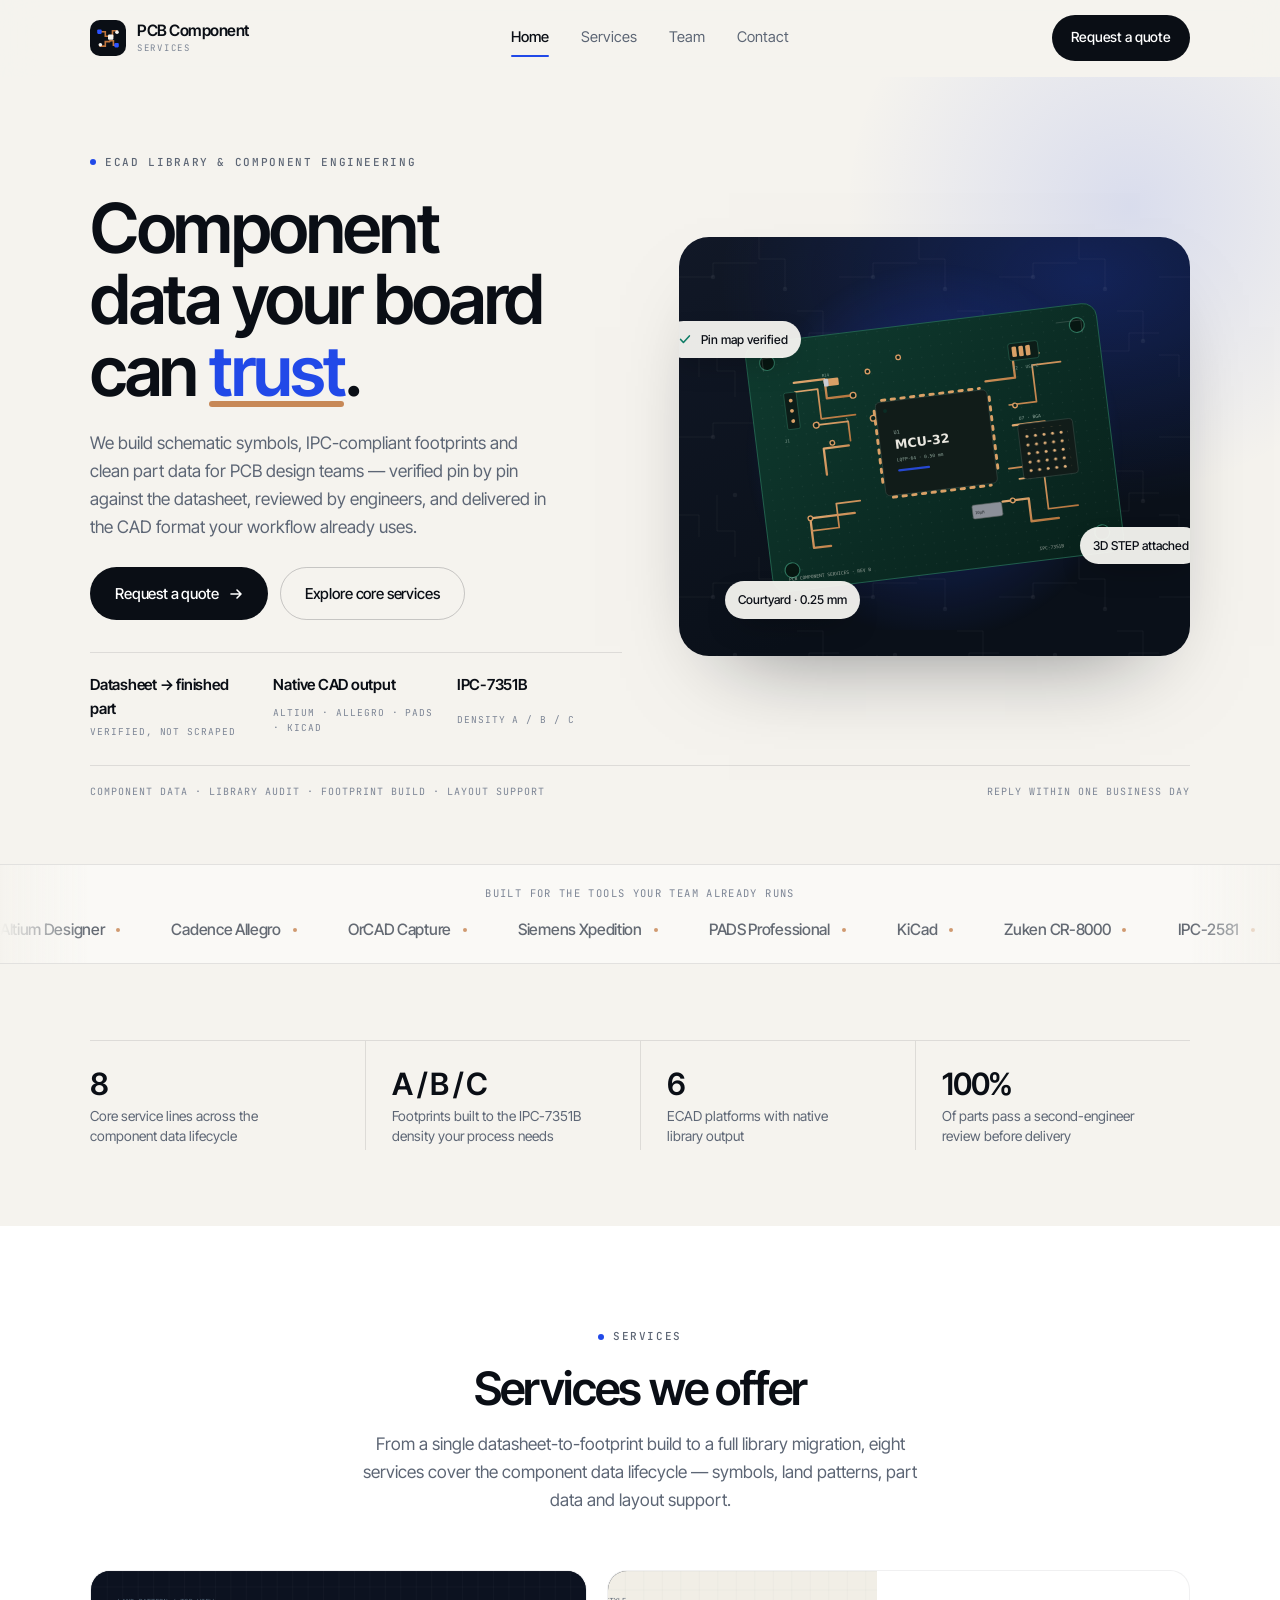
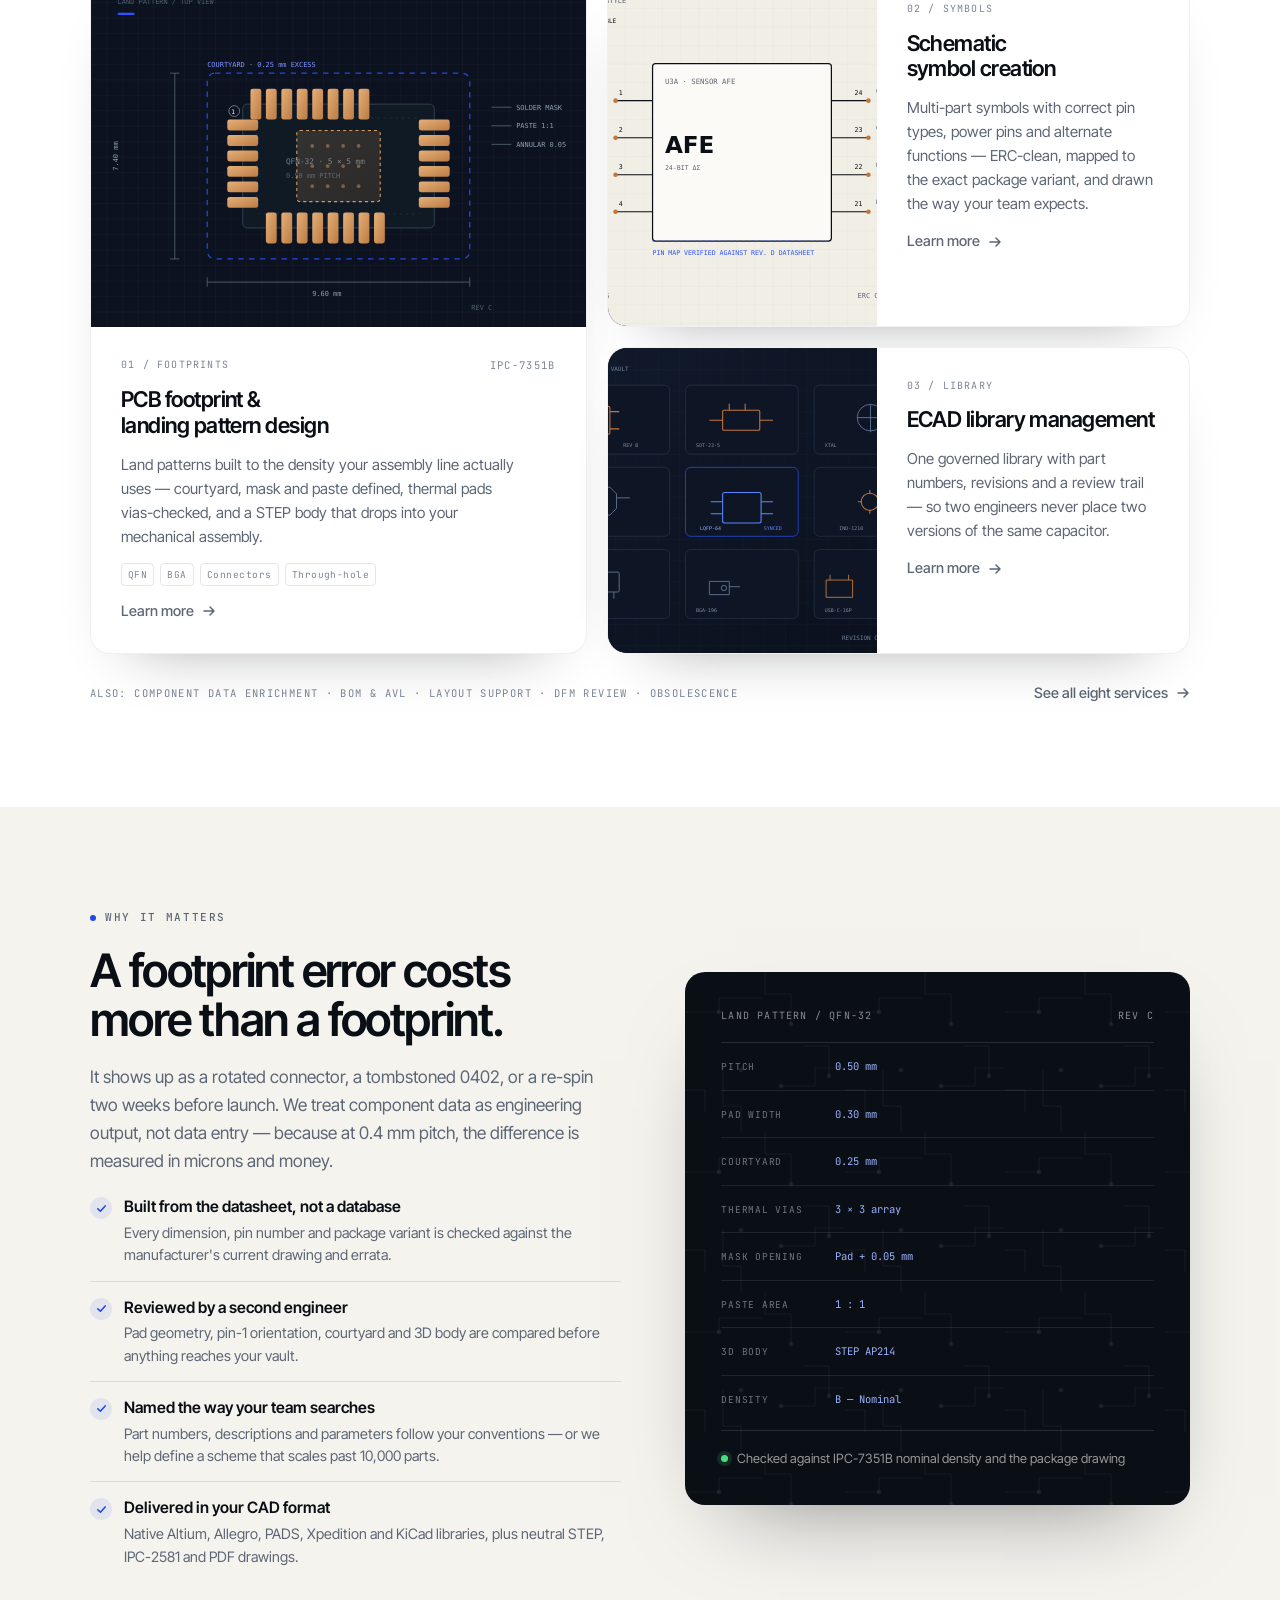
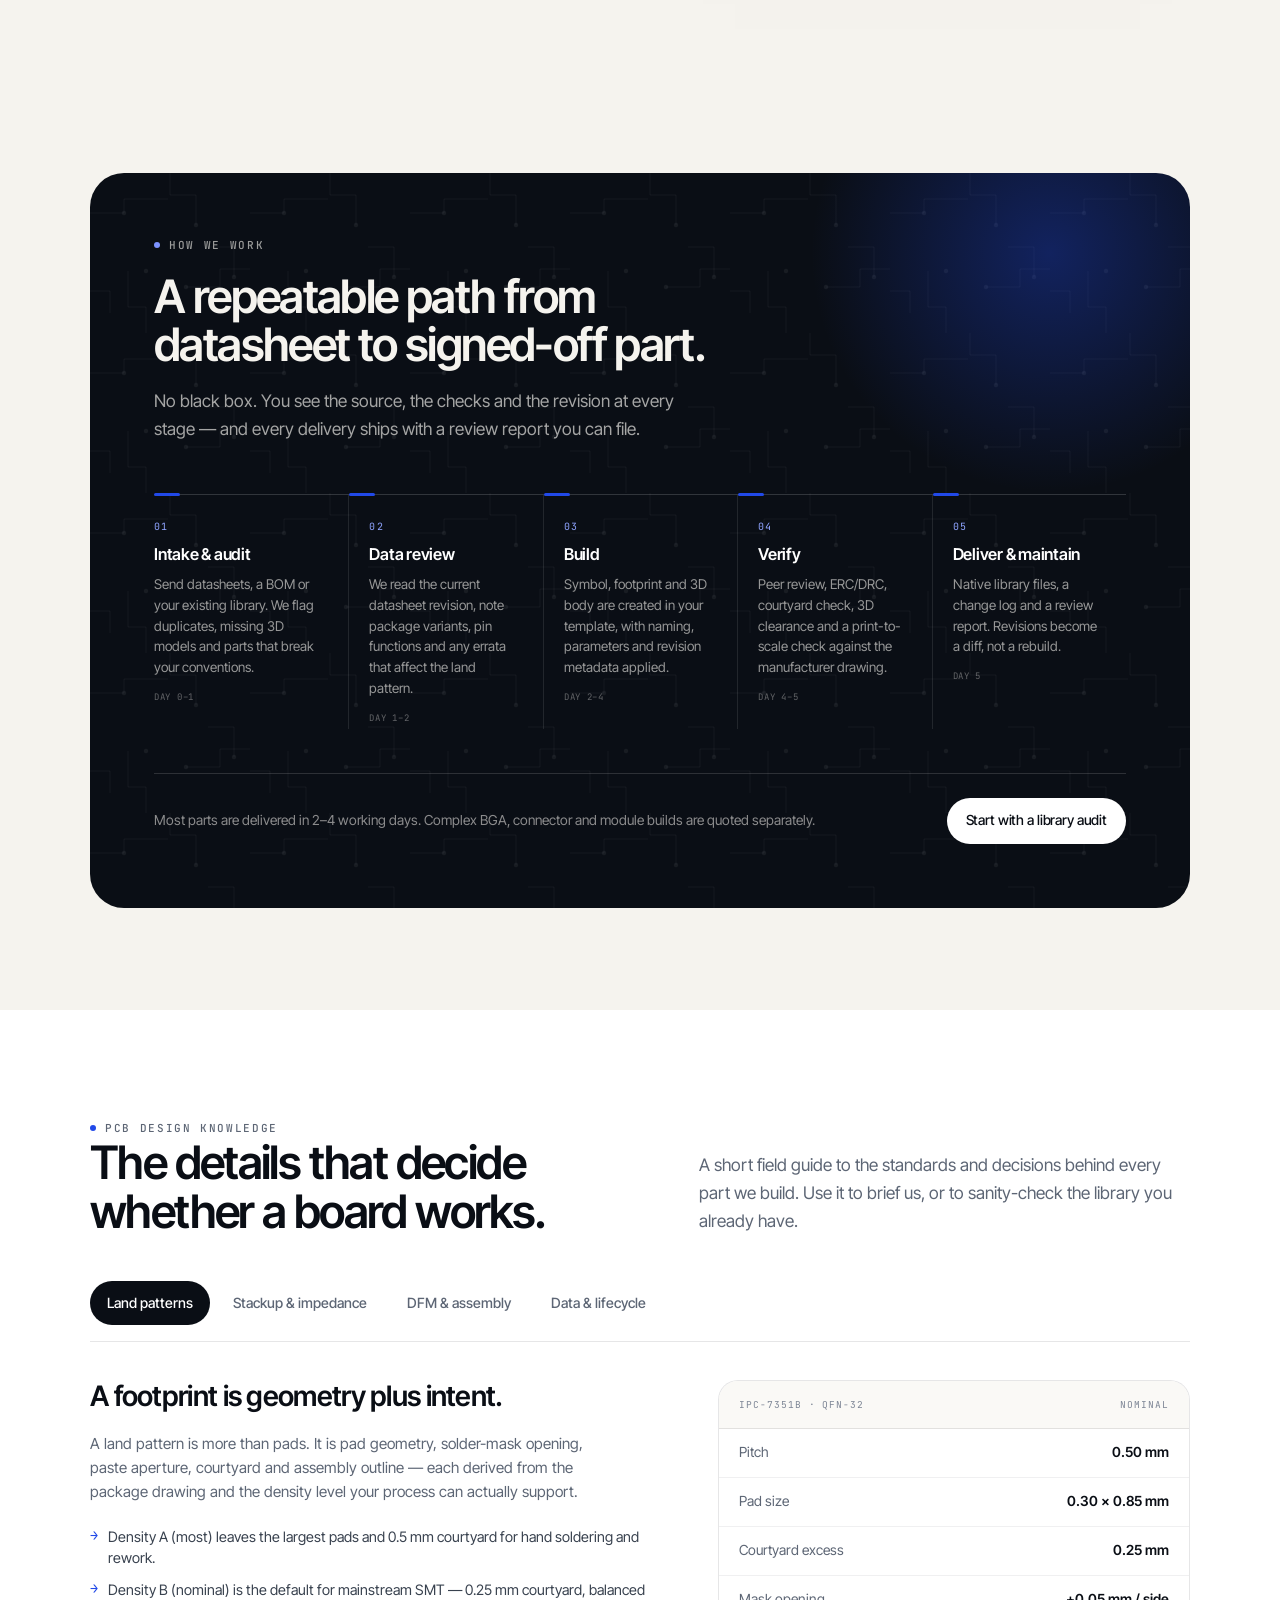
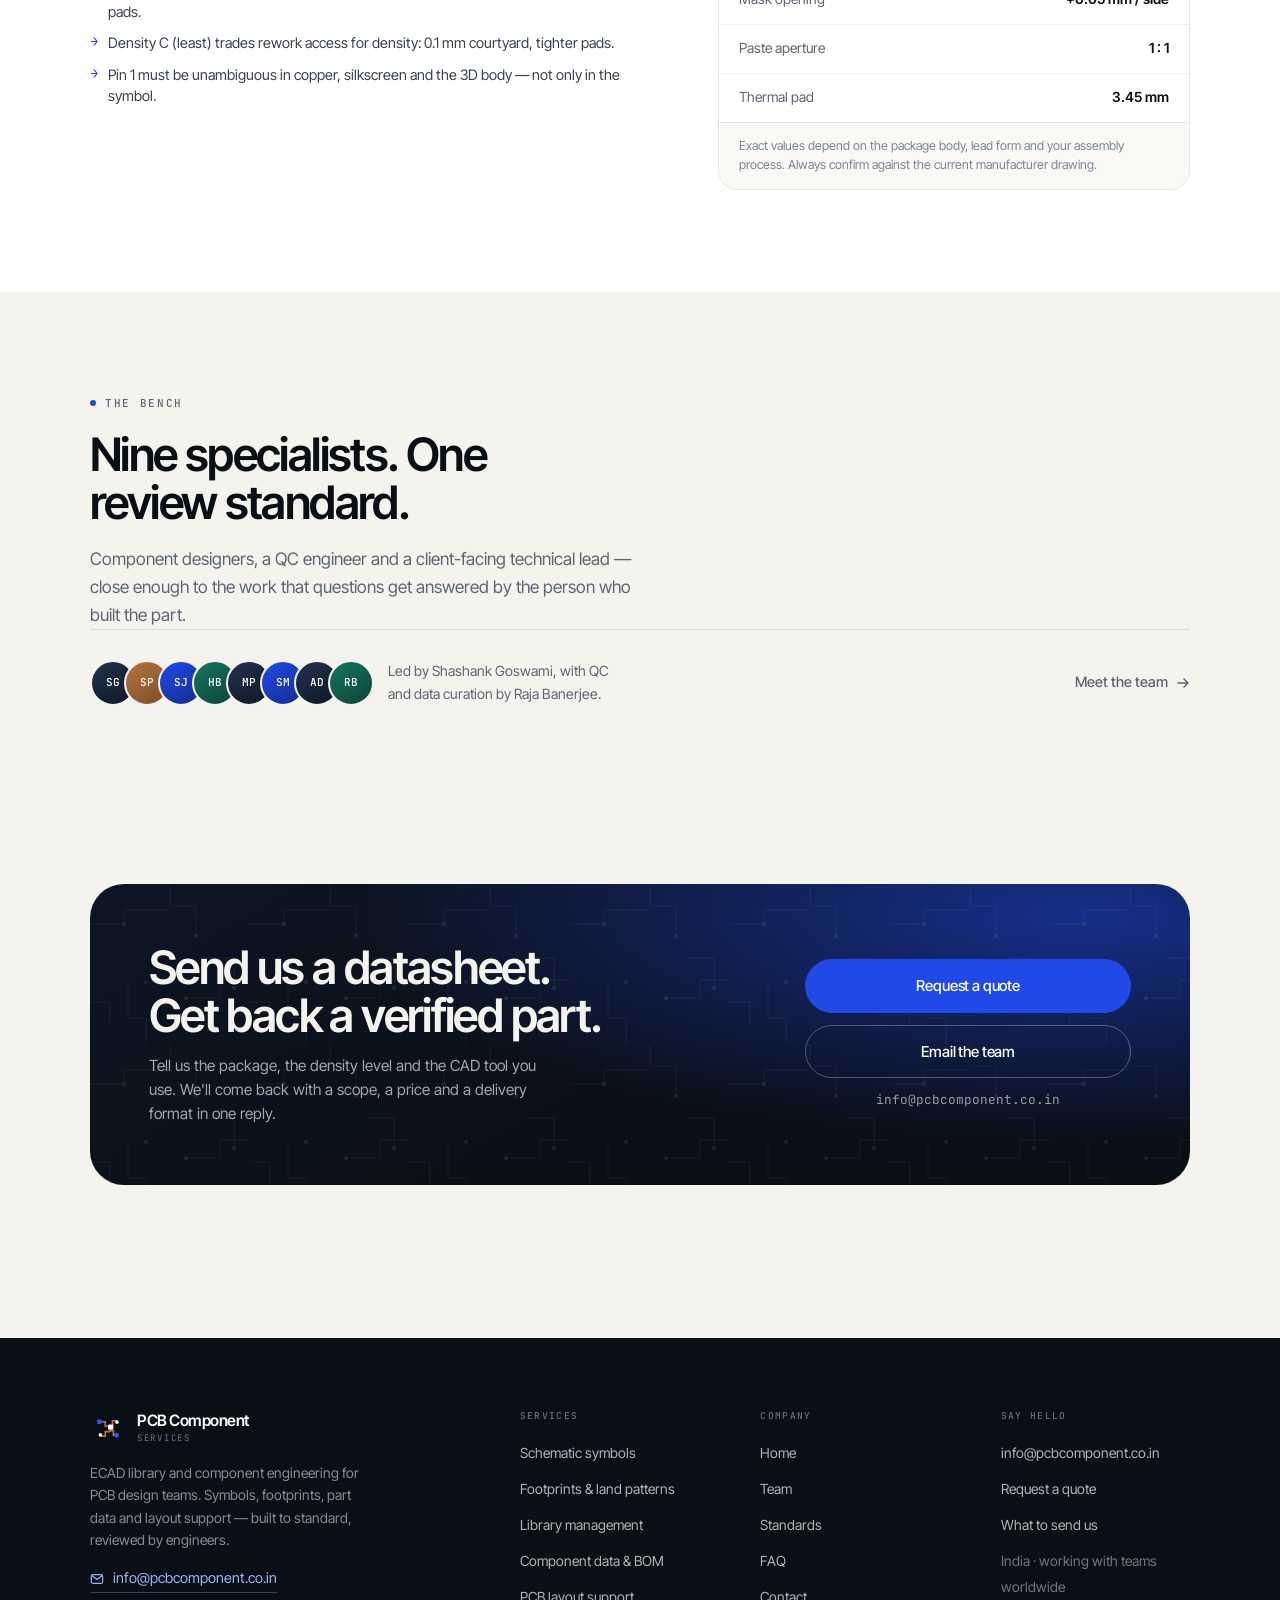
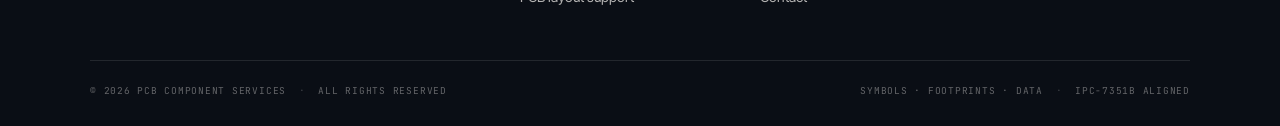
==== index.html @ f88d8b59 "first commit" ====
<!DOCTYPE html>
<html lang="en">
<head>
  <meta charset="utf-8">
  <meta name="viewport" content="width=device-width, initial-scale=1">
  <title>PCB Component Services — ECAD library &amp; component engineering</title>
  <meta name="description" content="Schematic symbols, IPC-7351B footprints, 3D models and clean component data for PCB design teams. Altium, Allegro, PADS, Xpedition and KiCad library services.">
  <meta property="og:title" content="PCB Component Services — component data your board can trust">
  <meta property="og:description" content="Verified schematic symbols, IPC-compliant footprints and governed ECAD libraries for PCB design teams.">
  <meta property="og:type" content="website">
  <link rel="icon" href="assets/img/logo.svg" type="image/svg+xml">
  <link rel="preconnect" href="https://fonts.googleapis.com">
  <link rel="preconnect" href="https://fonts.gstatic.com" crossorigin>
  <link href="https://fonts.googleapis.com/css2?family=Inter+Tight:ital,wght@0,400;0,500;0,600;0,700;1,400&family=JetBrains+Mono:wght@400;500&display=swap" rel="stylesheet">
  <link rel="stylesheet" href="assets/css/style.css">
</head>
<body>
  <a class="skip-link" href="#main">Skip to content</a>

  <header class="site-header">
    <div class="container header-inner">
      <a class="brand" href="index.html" aria-label="PCB Component Services — home">
        <img src="assets/img/logo.svg" alt="" width="36" height="36">
        <span class="brand-text">
          <span class="brand-name">PCB Component</span>
          <span class="brand-sub">Services</span>
        </span>
      </a>
      <nav class="nav" id="primary-nav" aria-label="Primary">
        <a href="index.html" aria-current="page">Home</a>
        <a href="services.html">Services</a>
        <a href="team.html">Team</a>
        <a href="contact.html">Contact</a>
        <a class="btn btn--primary btn--sm" href="contact.html">Request a quote</a>
      </nav>
      <div class="header-actions">
        <a class="btn btn--primary btn--sm" href="contact.html">Request a quote</a>
        <button class="nav-toggle" type="button" aria-expanded="false" aria-controls="primary-nav" aria-label="Open menu">
          <span></span>
        </button>
      </div>
    </div>
  </header>

  <main id="main">
    <!-- ================= HERO ================= -->
    <section class="hero">
      <div class="container">
        <div class="hero-grid">
          <div class="hero-copy">
            <span class="eyebrow">ECAD library &amp; component engineering</span>
            <h1>Component data your board can <span class="mark">trust</span>.</h1>
            <p class="lede">
              We build schematic symbols, IPC-compliant footprints and clean part data for PCB
              design teams — verified pin by pin against the datasheet, reviewed by engineers,
              and delivered in the CAD format your workflow already uses.
            </p>
            <div class="hero-actions">
              <a class="btn btn--primary" href="contact.html">
                Request a quote
                <svg width="14" height="14" viewBox="0 0 14 14" fill="none" aria-hidden="true"><path d="M2 7h10M8 3l4 4-4 4" stroke="currentColor" stroke-width="1.6" stroke-linecap="round" stroke-linejoin="round"/></svg>
              </a>
              <a class="btn btn--ghost" href="services.html">Explore core services</a>
            </div>
            <div class="hero-meta">
              <div>
                <strong>Datasheet → finished part</strong>
                <span>Verified, not scraped</span>
              </div>
              <div>
                <strong>Native CAD output</strong>
                <span>Altium · Allegro · PADS · KiCad</span>
              </div>
              <div>
                <strong>IPC-7351B</strong>
                <span>Density A / B / C</span>
              </div>
            </div>
          </div>

          <div class="hero-visual">
            <img src="assets/img/hero-board.svg" alt="Green PCB with a QFP microcontroller, BGA package, copper traces and IPC reference silkscreen" width="800" height="640">
            <span class="hero-chip hero-chip--1">
              <svg viewBox="0 0 16 16" fill="none" aria-hidden="true"><path d="M3 8.5 6.2 12 13 4.5" stroke="currentColor" stroke-width="1.8" stroke-linecap="round" stroke-linejoin="round"/></svg>
              Pin map verified
            </span>
            <span class="hero-chip hero-chip--2">3D STEP attached</span>
            <span class="hero-chip hero-chip--3">Courtyard · 0.25 mm</span>
          </div>
        </div>
        <div class="hero-strip">
          <span>Component data · Library audit · Footprint build · Layout support</span>
          <span>Reply within one business day</span>
        </div>
      </div>
    </section>

    <!-- ================= TOOLBELT ================= -->
    <section class="toolbelt" aria-label="CAD tools supported">
      <p class="toolbelt-label mono-label">Built for the tools your team already runs</p>
      <div class="marquee" aria-hidden="true">
        <div class="marquee-group">
          <span>Altium Designer</span>
          <span>Cadence Allegro</span>
          <span>OrCAD Capture</span>
          <span>Siemens Xpedition</span>
          <span>PADS Professional</span>
          <span>KiCad</span>
          <span>Zuken CR-8000</span>
          <span>IPC-2581</span>
        </div>
        <div class="marquee-group">
          <span>Altium Designer</span>
          <span>Cadence Allegro</span>
          <span>OrCAD Capture</span>
          <span>Siemens Xpedition</span>
          <span>PADS Professional</span>
          <span>KiCad</span>
          <span>Zuken CR-8000</span>
          <span>IPC-2581</span>
        </div>
      </div>
      <p class="sr-only">Supported tools include Altium Designer, Cadence Allegro, OrCAD Capture, Siemens Xpedition, PADS Professional, KiCad, Zuken CR-8000 and IPC-2581 data exchange.</p>
    </section>

    <!-- ================= STATS ================= -->
    <section class="section section--tight">
      <div class="container">
        <div class="stats" data-reveal>
          <div class="stat">
            <span class="stat-value">8</span>
            <span class="stat-label">Core service lines across the component data lifecycle</span>
          </div>
          <div class="stat">
            <span class="stat-value">A / B / C</span>
            <span class="stat-label">Footprints built to the IPC-7351B density your process needs</span>
          </div>
          <div class="stat">
            <span class="stat-value">6</span>
            <span class="stat-label">ECAD platforms with native library output</span>
          </div>
          <div class="stat">
            <span class="stat-value">100%</span>
            <span class="stat-label">Of parts pass a second-engineer review before delivery</span>
          </div>
        </div>
      </div>
    </section>

    <!-- ================= SERVICES ================= -->
    <section class="section section--surface" id="services-preview">
      <div class="container">
        <div class="section-head section-head--center" data-reveal>
          <span class="eyebrow">Services</span>
          <h2>Services we offer</h2>
          <p class="lede">
            From a single datasheet-to-footprint build to a full library migration, eight services
            cover the component data lifecycle — symbols, land patterns, part data and layout support.
          </p>
        </div>

        <div class="bento">
          <article class="service-card service-card--feature" data-reveal>
            <div class="service-art">
              <img src="assets/img/art-footprint.svg" alt="Technical drawing of a QFN-32 land pattern with courtyard, pads and dimension callouts" width="640" height="460" loading="lazy">
            </div>
            <div class="service-body">
              <div class="service-kicker">
                <span class="service-num">01 / FOOTPRINTS</span>
                <span class="mono-label">IPC-7351B</span>
              </div>
              <h3>PCB footprint &amp; landing pattern design</h3>
              <p>
                Land patterns built to the density your assembly line actually uses — courtyard,
                mask and paste defined, thermal pads vias-checked, and a STEP body that drops into
                your mechanical assembly.
              </p>
              <div class="service-list">
                <span>QFN</span><span>BGA</span><span>Connectors</span><span>Through-hole</span>
              </div>
              <a class="link-arrow" href="services.html#footprints">
                Learn more
                <svg width="14" height="14" viewBox="0 0 14 14" fill="none" aria-hidden="true"><path d="M2 7h10M8 3l4 4-4 4" stroke="currentColor" stroke-width="1.5" stroke-linecap="round" stroke-linejoin="round"/></svg>
              </a>
            </div>
          </article>

          <article class="service-card service-card--wide" data-reveal>
            <div class="service-art">
              <img src="assets/img/art-symbol.svg" alt="Schematic symbol of a multi-part analog front end with pin numbers and net names" width="640" height="460" loading="lazy">
            </div>
            <div class="service-body">
              <div class="service-kicker">
                <span class="service-num">02 / SYMBOLS</span>
              </div>
              <h3>Schematic symbol creation</h3>
              <p>
                Multi-part symbols with correct pin types, power pins and alternate functions —
                ERC-clean, mapped to the exact package variant, and drawn the way your team expects.
              </p>
              <a class="link-arrow" href="services.html#symbols">
                Learn more
                <svg width="14" height="14" viewBox="0 0 14 14" fill="none" aria-hidden="true"><path d="M2 7h10M8 3l4 4-4 4" stroke="currentColor" stroke-width="1.5" stroke-linecap="round" stroke-linejoin="round"/></svg>
              </a>
            </div>
          </article>

          <article class="service-card service-card--wide" data-reveal>
            <div class="service-art">
              <img src="assets/img/art-library.svg" alt="Grid of ECAD library components with revision tags" width="640" height="460" loading="lazy">
            </div>
            <div class="service-body">
              <div class="service-kicker">
                <span class="service-num">03 / LIBRARY</span>
              </div>
              <h3>ECAD library management</h3>
              <p>
                One governed library with part numbers, revisions and a review trail — so two
                engineers never place two versions of the same capacitor.
              </p>
              <a class="link-arrow" href="services.html#libraries">
                Learn more
                <svg width="14" height="14" viewBox="0 0 14 14" fill="none" aria-hidden="true"><path d="M2 7h10M8 3l4 4-4 4" stroke="currentColor" stroke-width="1.5" stroke-linecap="round" stroke-linejoin="round"/></svg>
              </a>
            </div>
          </article>
        </div>

        <div class="more-row">
          <p class="mono-label">Also: component data enrichment · BOM &amp; AVL · layout support · DFM review · obsolescence</p>
          <a class="link-arrow" href="services.html">
            See all eight services
            <svg width="14" height="14" viewBox="0 0 14 14" fill="none" aria-hidden="true"><path d="M2 7h10M8 3l4 4-4 4" stroke="currentColor" stroke-width="1.5" stroke-linecap="round" stroke-linejoin="round"/></svg>
          </a>
        </div>
      </div>
    </section>

    <!-- ================= WHY / SPLIT ================= -->
    <section class="section">
      <div class="container">
        <div class="split">
          <div class="split-copy" data-reveal>
            <span class="eyebrow">Why it matters</span>
            <h2>A footprint error costs more than a footprint.</h2>
            <p class="lede">
              It shows up as a rotated connector, a tombstoned 0402, or a re-spin two weeks before
              launch. We treat component data as engineering output, not data entry — because at
              0.4 mm pitch, the difference is measured in microns and money.
            </p>
            <ul class="checklist">
              <li>
                <span class="check-icon"><svg viewBox="0 0 12 12" fill="none" aria-hidden="true"><path d="M2 6.4 4.8 9 10 3.2" stroke="currentColor" stroke-width="1.7" stroke-linecap="round" stroke-linejoin="round"/></svg></span>
                <div>
                  <strong>Built from the datasheet, not a database</strong>
                  <p>Every dimension, pin number and package variant is checked against the manufacturer's current drawing and errata.</p>
                </div>
              </li>
              <li>
                <span class="check-icon"><svg viewBox="0 0 12 12" fill="none" aria-hidden="true"><path d="M2 6.4 4.8 9 10 3.2" stroke="currentColor" stroke-width="1.7" stroke-linecap="round" stroke-linejoin="round"/></svg></span>
                <div>
                  <strong>Reviewed by a second engineer</strong>
                  <p>Pad geometry, pin-1 orientation, courtyard and 3D body are compared before anything reaches your vault.</p>
                </div>
              </li>
              <li>
                <span class="check-icon"><svg viewBox="0 0 12 12" fill="none" aria-hidden="true"><path d="M2 6.4 4.8 9 10 3.2" stroke="currentColor" stroke-width="1.7" stroke-linecap="round" stroke-linejoin="round"/></svg></span>
                <div>
                  <strong>Named the way your team searches</strong>
                  <p>Part numbers, descriptions and parameters follow your conventions — or we help define a scheme that scales past 10,000 parts.</p>
                </div>
              </li>
              <li>
                <span class="check-icon"><svg viewBox="0 0 12 12" fill="none" aria-hidden="true"><path d="M2 6.4 4.8 9 10 3.2" stroke="currentColor" stroke-width="1.7" stroke-linecap="round" stroke-linejoin="round"/></svg></span>
                <div>
                  <strong>Delivered in your CAD format</strong>
                  <p>Native Altium, Allegro, PADS, Xpedition and KiCad libraries, plus neutral STEP, IPC-2581 and PDF drawings.</p>
                </div>
              </li>
            </ul>
          </div>

          <aside class="tech-panel" data-reveal data-reveal-delay="120">
            <div class="tech-panel-head">
              <span>Land pattern / QFN-32</span>
              <span>Rev C</span>
            </div>
            <div class="tech-rows">
              <div class="tech-row"><span>Pitch</span><span>0.50 mm</span></div>
              <div class="tech-row"><span>Pad width</span><span>0.30 mm</span></div>
              <div class="tech-row"><span>Courtyard</span><span>0.25 mm</span></div>
              <div class="tech-row"><span>Thermal vias</span><span>3 × 3 array</span></div>
              <div class="tech-row"><span>Mask opening</span><span>Pad + 0.05 mm</span></div>
              <div class="tech-row"><span>Paste area</span><span>1 : 1</span></div>
              <div class="tech-row"><span>3D body</span><span>STEP AP214</span></div>
              <div class="tech-row"><span>Density</span><span>B — Nominal</span></div>
            </div>
            <div class="tech-panel-foot">
              <span class="dot" aria-hidden="true"></span>
              Checked against IPC-7351B nominal density and the package drawing
            </div>
          </aside>
        </div>
      </div>
    </section>

    <!-- ================= PROCESS ================= -->
    <section class="section">
      <div class="container">
        <div class="process" data-reveal>
          <div class="section-head">
            <span class="eyebrow eyebrow--light">How we work</span>
            <h2>A repeatable path from datasheet to signed-off part.</h2>
            <p class="lede lede--light">
              No black box. You see the source, the checks and the revision at every stage — and
              every delivery ships with a review report you can file.
            </p>
          </div>

          <div class="process-steps">
            <article class="step">
              <span class="step-num">01</span>
              <h3>Intake &amp; audit</h3>
              <p>Send datasheets, a BOM or your existing library. We flag duplicates, missing 3D models and parts that break your conventions.</p>
              <span class="step-meta">Day 0–1</span>
            </article>
            <article class="step">
              <span class="step-num">02</span>
              <h3>Data review</h3>
              <p>We read the current datasheet revision, note package variants, pin functions and any errata that affect the land pattern.</p>
              <span class="step-meta">Day 1–2</span>
            </article>
            <article class="step">
              <span class="step-num">03</span>
              <h3>Build</h3>
              <p>Symbol, footprint and 3D body are created in your template, with naming, parameters and revision metadata applied.</p>
              <span class="step-meta">Day 2–4</span>
            </article>
            <article class="step">
              <span class="step-num">04</span>
              <h3>Verify</h3>
              <p>Peer review, ERC/DRC, courtyard check, 3D clearance and a print-to-scale check against the manufacturer drawing.</p>
              <span class="step-meta">Day 4–5</span>
            </article>
            <article class="step">
              <span class="step-num">05</span>
              <h3>Deliver &amp; maintain</h3>
              <p>Native library files, a change log and a review report. Revisions become a diff, not a rebuild.</p>
              <span class="step-meta">Day 5</span>
            </article>
          </div>

          <div class="process-foot">
            <p>Most parts are delivered in 2–4 working days. Complex BGA, connector and module builds are quoted separately.</p>
            <a class="btn btn--light btn--sm" href="contact.html">Start with a library audit</a>
          </div>
        </div>
      </div>
    </section>

    <!-- ================= KNOWLEDGE ================= -->
    <section class="section section--surface" id="knowledge">
      <div class="container">
        <div class="section-head section-head--split" data-reveal>
          <div>
            <span class="eyebrow">PCB design knowledge</span>
            <h2>The details that decide whether a board works.</h2>
          </div>
          <p class="lede">
            A short field guide to the standards and decisions behind every part we build. Use it
            to brief us, or to sanity-check the library you already have.
          </p>
        </div>

        <div class="tabs-wrap" data-reveal>
          <div class="tabs" role="tablist" aria-label="PCB design knowledge" data-tabs>
            <button class="tab" role="tab" id="tab-land" aria-controls="panel-land" aria-selected="true" tabindex="0">Land patterns</button>
            <button class="tab" role="tab" id="tab-stack" aria-controls="panel-stack" aria-selected="false" tabindex="-1">Stackup &amp; impedance</button>
            <button class="tab" role="tab" id="tab-dfm" aria-controls="panel-dfm" aria-selected="false" tabindex="-1">DFM &amp; assembly</button>
            <button class="tab" role="tab" id="tab-data" aria-controls="panel-data" aria-selected="false" tabindex="-1">Data &amp; lifecycle</button>
          </div>

          <div class="tab-panels">
            <div class="tab-panel" id="panel-land" role="tabpanel" aria-labelledby="tab-land">
              <div class="knowledge-copy">
                <h3>A footprint is geometry plus intent.</h3>
                <p>
                  A land pattern is more than pads. It is pad geometry, solder-mask opening, paste
                  aperture, courtyard and assembly outline — each derived from the package drawing
                  and the density level your process can actually support.
                </p>
                <ul class="knowledge-points">
                  <li>Density A (most) leaves the largest pads and 0.5 mm courtyard for hand soldering and rework.</li>
                  <li>Density B (nominal) is the default for mainstream SMT — 0.25 mm courtyard, balanced pads.</li>
                  <li>Density C (least) trades rework access for density: 0.1 mm courtyard, tighter pads.</li>
                  <li>Pin 1 must be unambiguous in copper, silkscreen and the 3D body — not only in the symbol.</li>
                </ul>
              </div>
              <div class="spec-card">
                <div class="spec-card-head"><span>IPC-7351B · QFN-32</span><span>Nominal</span></div>
                <div class="spec-table">
                  <div class="spec-row"><span>Pitch</span><strong>0.50 mm</strong></div>
                  <div class="spec-row"><span>Pad size</span><strong>0.30 × 0.85 mm</strong></div>
                  <div class="spec-row"><span>Courtyard excess</span><strong>0.25 mm</strong></div>
                  <div class="spec-row"><span>Mask opening</span><strong>+0.05 mm / side</strong></div>
                  <div class="spec-row"><span>Paste aperture</span><strong>1 : 1</strong></div>
                  <div class="spec-row"><span>Thermal pad</span><strong>3.45 mm</strong></div>
                </div>
                <p class="spec-card-note">Exact values depend on the package body, lead form and your assembly process. Always confirm against the current manufacturer drawing.</p>
              </div>
            </div>

            <div class="tab-panel" id="panel-stack" role="tabpanel" aria-labelledby="tab-stack" hidden>
              <div class="knowledge-copy">
                <h3>Impedance is a stackup decision, not a routing fix.</h3>
                <p>
                  Once the fab stackup is fixed, trace width and dielectric height set your
                  characteristic impedance. Chasing 50 Ω after routing usually means thinner
                  traces, more layers or a controlled-impedance note — all cheaper to plan early.
                </p>
                <ul class="knowledge-points">
                  <li>Keep a continuous reference plane under every high-speed net; splits force return current to detour.</li>
                  <li>A 4-layer 1.6 mm board with 0.2 mm dielectric is a workhorse, but USB and DDR may need tighter spacing.</li>
                  <li>Ask the fab for a stackup with measured Dk/Df and tolerance, not just a layer count.</li>
                  <li>Document target impedance, test coupon and allowed tolerance on the fabrication drawing.</li>
                </ul>
              </div>
              <div class="spec-card">
                <div class="spec-card-head"><span>Reference stackup · 4 layer</span><span>1.6 mm</span></div>
                <div class="spec-table">
                  <div class="spec-row"><span>Layer order</span><strong>Sig / GND / PWR / Sig</strong></div>
                  <div class="spec-row"><span>Dielectric</span><strong>0.20 mm</strong></div>
                  <div class="spec-row"><span>Single-ended</span><strong>50 Ω ±10%</strong></div>
                  <div class="spec-row"><span>Differential</span><strong>90 / 100 Ω</strong></div>
                  <div class="spec-row"><span>Trace / space</span><strong>4 / 4 mil</strong></div>
                  <div class="spec-row"><span>Finish</span><strong>ENIG</strong></div>
                </div>
                <p class="spec-card-note">Impedance targets follow the interface spec — USB 2.0 at 90 Ω and PCIe/Ethernet at 100 Ω are common starting points.</p>
              </div>
            </div>

            <div class="tab-panel" id="panel-dfm" role="tabpanel" aria-labelledby="tab-dfm" hidden>
              <div class="knowledge-copy">
                <h3>Design for the line that will build it.</h3>
                <p>
                  DFM is not a final checkbox. Annular ring, mask webs, silkscreen clearance and
                  component spacing all come from the same place: the capability of the fab and the
                  assembly house you chose.
                </p>
                <ul class="knowledge-points">
                  <li>Keep at least 0.05 mm annular ring on vias and 0.1 mm mask webs to avoid slivers.</li>
                  <li>Leave 0.15 mm between silkscreen and pads — ink on a pad becomes a solder defect.</li>
                  <li>Add fiducials, tooling holes and a panel rail before the panelization review, not after.</li>
                  <li>Check component spacing for rework access, especially around QFN and BGA corners.</li>
                </ul>
              </div>
              <div class="spec-card">
                <div class="spec-card-head"><span>Assembly capability</span><span>Class 2 / 3</span></div>
                <div class="spec-table">
                  <div class="spec-row"><span>Annular ring</span><strong>≥ 0.05 mm</strong></div>
                  <div class="spec-row"><span>Mask web</span><strong>≥ 0.10 mm</strong></div>
                  <div class="spec-row"><span>Silk to pad</span><strong>≥ 0.15 mm</strong></div>
                  <div class="spec-row"><span>Fiducials</span><strong>3 per side</strong></div>
                  <div class="spec-row"><span>Panel</span><strong>18 × 24 in</strong></div>
                  <div class="spec-row"><span>Minimum drill</span><strong>0.20 mm</strong></div>
                </div>
                <p class="spec-card-note">These are typical limits. Your fab's capability sheet always wins — we build footprints to the tighter of the two.</p>
              </div>
            </div>

            <div class="tab-panel" id="panel-data" role="tabpanel" aria-labelledby="tab-data" hidden>
              <div class="knowledge-copy">
                <h3>A part is only as good as the data attached to it.</h3>
                <p>
                  The footprint gets the board built; the data keeps it manufacturable. MPN,
                  manufacturer, lifecycle status and approved alternates decide whether the design
                  survives procurement three months from now.
                </p>
                <ul class="knowledge-points">
                  <li>One MPN per library part — no “family” entries that hide package or temperature variants.</li>
                  <li>Record datasheet revision and the date it was checked; datasheets change silently.</li>
                  <li>Track lifecycle state and PCN/EOL notices so obsolescence is a planned change, not a surprise.</li>
                  <li>Carry RoHS/REACH status and approved alternates into the BOM and PLM export.</li>
                </ul>
              </div>
              <div class="spec-card">
                <div class="spec-card-head"><span>Part record</span><span>Minimum fields</span></div>
                <div class="spec-table">
                  <div class="spec-row"><span>Identity</span><strong>MPN + manufacturer</strong></div>
                  <div class="spec-row"><span>Package</span><strong>Drawing + variant</strong></div>
                  <div class="spec-row"><span>Source</span><strong>Datasheet rev + date</strong></div>
                  <div class="spec-row"><span>Compliance</span><strong>RoHS · REACH</strong></div>
                  <div class="spec-row"><span>Lifecycle</span><strong>Active / NRND / EOL</strong></div>
                  <div class="spec-row"><span>Alternates</span><strong>AVL checked</strong></div>
                </div>
                <p class="spec-card-note">Match these fields to your ERP/PLM keys before the migration starts, not after 4,000 records are loaded.</p>
              </div>
            </div>
          </div>
        </div>
      </div>
    </section>

    <!-- ================= TEAM ================= -->
    <section class="section">
      <div class="container">
        <div class="section-head" data-reveal>
          <span class="eyebrow">The bench</span>
          <h2>Nine specialists. One review standard.</h2>
          <p class="lede">
            Component designers, a QC engineer and a client-facing technical lead — close enough to
            the work that questions get answered by the person who built the part.
          </p>
        </div>

        <div class="team-band" data-reveal>
          <div class="avatar-stack">
            <div class="avatars" aria-hidden="true">
              <span class="avatar">SG</span>
              <span class="avatar">SP</span>
              <span class="avatar">SJ</span>
              <span class="avatar">HB</span>
              <span class="avatar">MP</span>
              <span class="avatar">SM</span>
              <span class="avatar">AD</span>
              <span class="avatar">RB</span>
            </div>
            <p>Led by Shashank Goswami, with QC and data curation by Raja Banerjee.</p>
          </div>
          <a class="link-arrow" href="team.html">
            Meet the team
            <svg width="14" height="14" viewBox="0 0 14 14" fill="none" aria-hidden="true"><path d="M2 7h10M8 3l4 4-4 4" stroke="currentColor" stroke-width="1.5" stroke-linecap="round" stroke-linejoin="round"/></svg>
          </a>
        </div>
      </div>
    </section>

    <!-- ================= CTA ================= -->
    <section class="section section--tight">
      <div class="container">
        <div class="cta-band" data-reveal>
          <div class="cta-band-inner">
            <div>
              <h2>Send us a datasheet. Get back a verified part.</h2>
              <p>
                Tell us the package, the density level and the CAD tool you use. We'll come back
                with a scope, a price and a delivery format in one reply.
              </p>
            </div>
            <div class="cta-actions">
              <a class="btn btn--blue" href="contact.html">Request a quote</a>
              <a class="btn btn--on-dark" href="mailto:info@pcbcomponent.co.in">Email the team</a>
              <a class="cta-email" href="mailto:info@pcbcomponent.co.in">info@pcbcomponent.co.in</a>
            </div>
          </div>
        </div>
      </div>
    </section>
  </main>

  <footer class="site-footer">
    <div class="container">
      <div class="footer-grid">
        <div class="footer-brand">
          <a class="brand" href="index.html" aria-label="PCB Component Services — home">
            <img src="assets/img/logo.svg" alt="" width="36" height="36">
            <span class="brand-text">
              <span class="brand-name">PCB Component</span>
              <span class="brand-sub">Services</span>
            </span>
          </a>
          <p>ECAD library and component engineering for PCB design teams. Symbols, footprints, part data and layout support — built to standard, reviewed by engineers.</p>
          <a class="footer-mail" href="mailto:info@pcbcomponent.co.in">
            <svg width="14" height="14" viewBox="0 0 16 16" fill="none" aria-hidden="true"><rect x="1.5" y="3" width="13" height="10" rx="2" stroke="currentColor" stroke-width="1.3"/><path d="m2 4 6 4.5L14 4" stroke="currentColor" stroke-width="1.3" stroke-linecap="round"/></svg>
            info@pcbcomponent.co.in
          </a>
        </div>
        <div class="footer-col">
          <h4>Services</h4>
          <ul>
            <li><a href="services.html#symbols">Schematic symbols</a></li>
            <li><a href="services.html#footprints">Footprints &amp; land patterns</a></li>
            <li><a href="services.html#libraries">Library management</a></li>
            <li><a href="services.html#data">Component data &amp; BOM</a></li>
            <li><a href="services.html#layout">PCB layout support</a></li>
          </ul>
        </div>
        <div class="footer-col">
          <h4>Company</h4>
          <ul>
            <li><a href="index.html">Home</a></li>
            <li><a href="team.html">Team</a></li>
            <li><a href="services.html#standards">Standards</a></li>
            <li><a href="services.html#faq">FAQ</a></li>
            <li><a href="contact.html">Contact</a></li>
          </ul>
        </div>
        <div class="footer-col">
          <h4>Say hello</h4>
          <ul>
            <li><a href="mailto:info@pcbcomponent.co.in">info@pcbcomponent.co.in</a></li>
            <li><a href="contact.html">Request a quote</a></li>
            <li><a href="contact.html#send">What to send us</a></li>
            <li><span style="font-size:.87rem;color:rgba(245,243,238,.45)">India · working with teams worldwide</span></li>
          </ul>
        </div>
      </div>
      <div class="footer-bottom">
        <span>© <span data-year>2026</span> PCB Component Services <span class="dot">·</span> All rights reserved</span>
        <span>Symbols · Footprints · Data <span class="dot">·</span> IPC-7351B aligned</span>
      </div>
    </div>
  </footer>

  <script src="assets/js/main.js" defer></script>
</body>
</html>
---- assets/css/style.css ----
/* ==========================================================================
   PCB Component Services — design system
   ========================================================================== */

/* ---------- Tokens ---------- */
:root {
  --ink: #0a0e15;
  --ink-soft: #151c28;
  --muted: #5d6675;
  --muted-soft: #7c8595;
  --paper: #f5f3ee;
  --surface: #ffffff;
  --blue: #2149e8;
  --blue-dark: #1733ab;
  --copper: #c0763e;
  --mint: #0e7c66;
  --line: rgba(10, 14, 21, 0.1);
  --line-soft: rgba(10, 14, 21, 0.06);
  --line-strong: rgba(10, 14, 21, 0.2);
  --radius-xs: 8px;
  --radius-sm: 12px;
  --radius: 20px;
  --radius-lg: 30px;
  --container: 1180px;
  --font: "Inter Tight", -apple-system, BlinkMacSystemFont, "Segoe UI", Roboto, sans-serif;
  --mono: "JetBrains Mono", ui-monospace, SFMono-Regular, Menlo, Consolas, monospace;
  --ease: cubic-bezier(0.22, 0.61, 0.36, 1);
  --shadow-card: 0 30px 60px -44px rgba(10, 14, 21, 0.45);
  --shadow-panel: 0 40px 90px -50px rgba(10, 14, 21, 0.55);
}

/* ---------- Reset / base ---------- */
*,
*::before,
*::after { box-sizing: border-box; }

html {
  scroll-behavior: smooth;
  -webkit-text-size-adjust: 100%;
  scroll-padding-top: 96px;
}

body {
  margin: 0;
  font-family: var(--font);
  font-size: 16.5px;
  line-height: 1.58;
  color: var(--ink);
  background: var(--paper);
  -webkit-font-smoothing: antialiased;
  -moz-osx-font-smoothing: grayscale;
  overflow-x: hidden;
}

body.nav-open { overflow: hidden; }

img, svg { display: block; max-width: 100%; }
a { color: inherit; text-decoration: none; }
button { font: inherit; color: inherit; }

h1, h2, h3, h4 {
  margin: 0;
  font-weight: 600;
  letter-spacing: -0.035em;
  line-height: 1.03;
  text-wrap: balance;
}
h1 { font-size: clamp(2.5rem, 5.4vw, 4.35rem); }
h2 { font-size: clamp(2rem, 3.6vw, 3.05rem); line-height: 1.05; }
h3 { font-size: clamp(1.18rem, 1.7vw, 1.5rem); line-height: 1.18; letter-spacing: -0.025em; }
h4 { font-size: 1.02rem; letter-spacing: -0.015em; line-height: 1.3; }
p { margin: 0; }
ul, ol { margin: 0; padding: 0; }
::selection { background: rgba(33, 73, 232, 0.18); }

:focus-visible {
  outline: 2px solid var(--blue);
  outline-offset: 3px;
  border-radius: 4px;
}

/* ---------- Layout ---------- */
.container {
  width: 100%;
  max-width: var(--container);
  margin-inline: auto;
  padding-inline: clamp(20px, 4vw, 40px);
}

.container--wide { max-width: 1320px; }

.section { padding-block: clamp(64px, 8vw, 108px); }
.section--tight { padding-block: clamp(48px, 6vw, 76px); }
.section--paper { background: var(--paper); }
.section--surface { background: var(--surface); }
.section--top-line { border-top: 1px solid var(--line); }

.sr-only {
  position: absolute;
  width: 1px;
  height: 1px;
  padding: 0;
  margin: -1px;
  overflow: hidden;
  clip: rect(0 0 0 0);
  white-space: nowrap;
  border: 0;
}

.skip-link {
  position: absolute;
  left: 20px;
  top: -60px;
  z-index: 200;
  background: var(--ink);
  color: #fff;
  padding: 10px 16px;
  border-radius: 100px;
  transition: top 0.2s var(--ease);
}
.skip-link:focus { top: 14px; }

/* ---------- Shared type ---------- */
.eyebrow {
  display: inline-flex;
  align-items: center;
  gap: 9px;
  font-family: var(--mono);
  font-size: 11px;
  font-weight: 500;
  letter-spacing: 0.15em;
  text-transform: uppercase;
  color: var(--muted);
}
.eyebrow::before {
  content: "";
  width: 6px;
  height: 6px;
  border-radius: 50%;
  background: var(--blue);
  flex: none;
}
.eyebrow--light { color: rgba(245, 243, 238, 0.62); }
.eyebrow--light::before { background: #7d93ff; }
.eyebrow--plain::before { display: none; }

.lede {
  font-size: clamp(1.02rem, 1.35vw, 1.18rem);
  line-height: 1.62;
  color: var(--muted);
  max-width: 56ch;
  text-wrap: pretty;
}
.lede--light { color: rgba(245, 243, 238, 0.66); }

.mono-label {
  font-family: var(--mono);
  font-size: 10.5px;
  letter-spacing: 0.13em;
  text-transform: uppercase;
  color: var(--muted-soft);
}

.section-head {
  display: grid;
  gap: 18px;
  max-width: 720px;
}
.section-head--center {
  margin-inline: auto;
  text-align: center;
  justify-items: center;
}
.section-head--center .lede { margin-inline: auto; }
.section-head--split {
  max-width: none;
  grid-template-columns: minmax(0, 1fr) minmax(0, 0.85fr);
  align-items: end;
  gap: 32px;
}
.section-head--split .lede { margin-left: auto; }

.mark {
  position: relative;
  white-space: nowrap;
  color: var(--blue);
}
.mark::after {
  content: "";
  position: absolute;
  left: 0;
  right: 0;
  bottom: 0.08em;
  height: 0.09em;
  background: var(--copper);
  border-radius: 100px;
  opacity: 0.85;
}

/* ---------- Buttons / pills ---------- */
.btn {
  display: inline-flex;
  align-items: center;
  justify-content: center;
  gap: 10px;
  padding: 14px 24px;
  border: 1px solid transparent;
  border-radius: 100px;
  font-size: 0.94rem;
  font-weight: 500;
  letter-spacing: -0.01em;
  cursor: pointer;
  transition: transform 0.25s var(--ease), background 0.25s var(--ease),
    color 0.25s var(--ease), border-color 0.25s var(--ease), box-shadow 0.25s var(--ease);
  white-space: nowrap;
}
.btn svg { flex: none; }
.btn--primary { background: var(--ink); color: #fff; }
.btn--primary:hover { background: var(--blue); transform: translateY(-2px); box-shadow: 0 14px 30px -16px rgba(33, 73, 232, 0.8); }
.btn--blue { background: var(--blue); color: #fff; }
.btn--blue:hover { background: var(--blue-dark); transform: translateY(-2px); box-shadow: 0 14px 30px -16px rgba(33, 73, 232, 0.9); }
.btn--ghost { border-color: var(--line-strong, rgba(10, 14, 21, 0.2)); color: var(--ink); background: transparent; }
.btn--ghost:hover { background: rgba(10, 14, 21, 0.05); border-color: rgba(10, 14, 21, 0.35); transform: translateY(-2px); }
.btn--light { background: #fff; color: var(--ink); }
.btn--light:hover { background: #f0eee8; transform: translateY(-2px); }
.btn--on-dark { border-color: rgba(255, 255, 255, 0.28); color: #fff; background: transparent; }
.btn--on-dark:hover { background: rgba(255, 255, 255, 0.08); border-color: rgba(255, 255, 255, 0.5); }
.btn--sm { padding: 11px 18px; font-size: 0.87rem; }
.btn--block { width: 100%; }

.link-arrow {
  display: inline-flex;
  align-items: center;
  gap: 8px;
  font-size: 0.9rem;
  font-weight: 500;
  color: var(--muted);
  transition: color 0.25s var(--ease);
}
.link-arrow svg { transition: transform 0.3s var(--ease); }
.link-arrow:hover { color: var(--ink); }
.link-arrow:hover svg { transform: translateX(4px); }

.tag {
  display: inline-flex;
  align-items: center;
  gap: 7px;
  padding: 6px 11px;
  border: 1px solid var(--line);
  border-radius: 100px;
  font-family: var(--mono);
  font-size: 10.5px;
  letter-spacing: 0.04em;
  color: var(--muted);
  background: rgba(255, 255, 255, 0.6);
  white-space: nowrap;
}
.tag--dark {
  border-color: rgba(255, 255, 255, 0.16);
  background: rgba(255, 255, 255, 0.05);
  color: rgba(245, 243, 238, 0.75);
}

/* ---------- Header ---------- */
.site-header {
  position: sticky;
  top: 0;
  z-index: 80;
  background: rgba(245, 243, 238, 0.82);
  backdrop-filter: blur(18px) saturate(160%);
  -webkit-backdrop-filter: blur(18px) saturate(160%);
  border-bottom: 1px solid transparent;
  transition: border-color 0.3s var(--ease), background 0.3s var(--ease);
}
.site-header.is-scrolled {
  border-bottom-color: var(--line);
  background: rgba(250, 249, 245, 0.94);
}

.header-inner {
  display: flex;
  align-items: center;
  justify-content: space-between;
  gap: 24px;
  min-height: 76px;
}

.brand {
  display: inline-flex;
  align-items: center;
  gap: 11px;
  flex: none;
}
.brand img,
.brand svg { width: 36px; height: 36px; }
.brand-text { display: grid; line-height: 1; }
.brand-name {
  font-size: 0.98rem;
  font-weight: 600;
  letter-spacing: -0.03em;
}
.brand-sub {
  font-family: var(--mono);
  font-size: 9px;
  letter-spacing: 0.19em;
  text-transform: uppercase;
  color: var(--muted-soft);
  margin-top: 5px;
}

.nav {
  display: flex;
  align-items: center;
  gap: 4px;
}
.nav a {
  position: relative;
  padding: 9px 14px;
  border-radius: 100px;
  font-size: 0.92rem;
  color: var(--muted);
  transition: color 0.2s var(--ease), background 0.2s var(--ease);
}
.nav a:hover { color: var(--ink); background: rgba(10, 14, 21, 0.04); }
.nav a[aria-current="page"] { color: var(--ink); font-weight: 500; }
.nav a[aria-current="page"]::after {
  content: "";
  position: absolute;
  left: 14px;
  right: 14px;
  bottom: 2px;
  height: 2px;
  border-radius: 2px;
  background: var(--blue);
}
.nav > .btn { display: none; }
.nav a.btn { color: #fff; }
.nav a.btn:hover { background: var(--blue); color: #fff; }

.header-actions { display: flex; align-items: center; gap: 12px; }

.nav-toggle {
  display: none;
  width: 42px;
  height: 42px;
  border: 1px solid var(--line);
  border-radius: 50%;
  background: transparent;
  cursor: pointer;
  align-items: center;
  justify-content: center;
}
.nav-toggle span {
  display: block;
  width: 16px;
  height: 1.5px;
  background: var(--ink);
  position: relative;
  transition: background 0.2s var(--ease);
}
.nav-toggle span::before,
.nav-toggle span::after {
  content: "";
  position: absolute;
  left: 0;
  width: 16px;
  height: 1.5px;
  background: var(--ink);
  transition: transform 0.3s var(--ease), top 0.3s var(--ease);
}
.nav-toggle span::before { top: -5px; }
.nav-toggle span::after { top: 5px; }
.nav-toggle[aria-expanded="true"] span { background: transparent; }
.nav-toggle[aria-expanded="true"] span::before { top: 0; transform: rotate(45deg); }
.nav-toggle[aria-expanded="true"] span::after { top: 0; transform: rotate(-45deg); }

/* ---------- Hero ---------- */
.hero {
  position: relative;
  padding-block: clamp(44px, 6vw, 84px) clamp(40px, 5vw, 64px);
  overflow: hidden;
}
.hero::before {
  content: "";
  position: absolute;
  top: -180px;
  right: -160px;
  width: 620px;
  height: 620px;
  background: radial-gradient(circle, rgba(33, 73, 232, 0.13), transparent 65%);
  pointer-events: none;
}
.hero-grid {
  display: grid;
  grid-template-columns: minmax(0, 1.02fr) minmax(0, 0.98fr);
  gap: clamp(30px, 4.4vw, 64px);
  align-items: center;
  position: relative;
}
.hero-copy { display: grid; gap: 22px; justify-items: start; }
.hero h1 { max-width: 13ch; }
.hero .lede { max-width: 46ch; }
.hero-actions { display: flex; flex-wrap: wrap; gap: 12px; margin-top: 4px; }
.hero-meta {
  display: grid;
  grid-template-columns: repeat(auto-fit, minmax(140px, 1fr));
  gap: 16px 18px;
  margin-top: 10px;
  padding-top: 20px;
  border-top: 1px solid var(--line);
  width: 100%;
}
.hero-meta div { display: grid; gap: 3px; }
.hero-meta strong {
  font-size: 0.95rem;
  font-weight: 600;
  letter-spacing: -0.015em;
}
.hero-meta span {
  font-family: var(--mono);
  font-size: 9.5px;
  letter-spacing: 0.1em;
  text-transform: uppercase;
  color: var(--muted-soft);
}

.hero-visual {
  position: relative;
  border-radius: var(--radius-lg);
  background:
    radial-gradient(120% 90% at 80% 10%, rgba(33, 73, 232, 0.28), transparent 60%),
    linear-gradient(155deg, #111827 0%, #0a1019 70%);
  padding: clamp(16px, 2.2vw, 26px);
  box-shadow: var(--shadow-panel);
  overflow: hidden;
}
.hero-visual::after {
  content: "";
  position: absolute;
  inset: 0;
  background-image: url("../img/pattern.svg");
  opacity: 0.5;
  pointer-events: none;
}
.hero-visual img {
  width: 100%;
  height: auto;
  position: relative;
  z-index: 1;
}
.hero-chip {
  position: absolute;
  z-index: 3;
  display: flex;
  align-items: center;
  gap: 9px;
  padding: 9px 13px;
  border-radius: 100px;
  background: rgba(248, 247, 243, 0.94);
  box-shadow: 0 12px 30px -14px rgba(0, 0, 0, 0.6);
  font-size: 0.76rem;
  font-weight: 500;
  color: var(--ink);
  white-space: nowrap;
}
.hero-chip svg { width: 14px; height: 14px; color: var(--mint); }
.hero-chip--1 { top: 20%; left: -14px; }
.hero-chip--2 { bottom: 22%; right: -12px; }
.hero-chip--3 { bottom: 9%; left: 9%; }

.hero-strip {
  display: flex;
  align-items: center;
  justify-content: space-between;
  gap: 18px;
  flex-wrap: wrap;
  margin-top: 26px;
  padding-top: 18px;
  border-top: 1px solid var(--line);
  font-family: var(--mono);
  font-size: 10px;
  letter-spacing: 0.1em;
  text-transform: uppercase;
  color: var(--muted-soft);
}

/* ---------- Page hero (inner pages) ---------- */
.page-hero {
  padding-block: clamp(40px, 5.5vw, 72px) clamp(34px, 4vw, 54px);
  border-bottom: 1px solid var(--line);
  position: relative;
  overflow: hidden;
}
.page-hero::before {
  content: "";
  position: absolute;
  inset: auto -10% -60% 55%;
  height: 460px;
  background: radial-gradient(circle, rgba(33, 73, 232, 0.1), transparent 68%);
  pointer-events: none;
}
.page-hero .container { position: relative; display: grid; gap: 20px; }
.page-hero h1 { max-width: 22ch; font-size: clamp(2.3rem, 4.8vw, 3.9rem); }
.page-hero .lede { max-width: 60ch; }
.page-hero-actions { display: flex; flex-wrap: wrap; gap: 12px; }
.breadcrumb {
  display: flex;
  align-items: center;
  gap: 8px;
  font-family: var(--mono);
  font-size: 10px;
  letter-spacing: 0.1em;
  text-transform: uppercase;
  color: var(--muted-soft);
}
.breadcrumb a:hover { color: var(--ink); }

/* ---------- Tool marquee ---------- */
.toolbelt {
  border-block: 1px solid var(--line);
  background: rgba(255, 255, 255, 0.5);
  padding-block: 20px;
  overflow: hidden;
  position: relative;
}
.toolbelt::before,
.toolbelt::after {
  content: "";
  position: absolute;
  top: 0;
  bottom: 0;
  width: 90px;
  z-index: 2;
  pointer-events: none;
}
.toolbelt::before { left: 0; background: linear-gradient(90deg, var(--paper), transparent); }
.toolbelt::after { right: 0; background: linear-gradient(270deg, var(--paper), transparent); }
.marquee { display: flex; width: max-content; animation: marquee 38s linear infinite; }
.marquee-group {
  display: flex;
  align-items: center;
  gap: clamp(30px, 4vw, 58px);
  padding-right: clamp(30px, 4vw, 58px);
}
.marquee-group span {
  display: inline-flex;
  align-items: center;
  gap: 12px;
  font-size: 0.98rem;
  font-weight: 500;
  letter-spacing: -0.02em;
  color: #2b3442;
  white-space: nowrap;
  opacity: 0.72;
}
.marquee-group span::after {
  content: "";
  width: 4px;
  height: 4px;
  border-radius: 50%;
  background: var(--copper);
}
.toolbelt-label {
  text-align: center;
  margin-bottom: 16px;
}
@keyframes marquee {
  from { transform: translateX(0); }
  to { transform: translateX(-50%); }
}

/* ---------- Stats ---------- */
.stats {
  display: grid;
  grid-template-columns: repeat(4, minmax(0, 1fr));
  border-top: 1px solid var(--line);
}
.stat {
  padding: 28px 26px 4px 0;
  display: grid;
  gap: 8px;
  align-content: start;
}
.stat + .stat { padding-left: 26px; border-left: 1px solid var(--line); }
.stat-value {
  font-size: clamp(1.6rem, 2.4vw, 2.1rem);
  font-weight: 600;
  letter-spacing: -0.04em;
  line-height: 1;
}
.stat-label {
  font-size: 0.86rem;
  color: var(--muted);
  line-height: 1.4;
  max-width: 24ch;
}

/* ---------- Bento services ---------- */
.bento {
  display: grid;
  grid-template-columns: minmax(0, 0.92fr) minmax(0, 1.08fr);
  gap: 20px;
  margin-top: clamp(36px, 4.5vw, 56px);
}
.service-card {
  position: relative;
  display: flex;
  flex-direction: column;
  background: var(--surface);
  border: 1px solid var(--line-soft);
  border-radius: var(--radius);
  overflow: hidden;
  box-shadow: var(--shadow-card);
  transition: transform 0.35s var(--ease), box-shadow 0.35s var(--ease), border-color 0.35s var(--ease);
}
.service-card:hover {
  transform: translateY(-3px);
  border-color: var(--line);
  box-shadow: 0 34px 60px -40px rgba(10, 14, 21, 0.55);
}
.service-card--feature { grid-row: span 2; }
.service-card--wide { display: grid; grid-template-columns: minmax(0, 0.86fr) minmax(0, 1fr); }

.service-art {
  position: relative;
  min-height: 220px;
  background: #0b1220;
  overflow: hidden;
}
.service-art img {
  width: 100%;
  height: 100%;
  object-fit: cover;
  transition: transform 0.7s var(--ease);
}
.service-card:hover .service-art img { transform: scale(1.035); }
.service-card--feature .service-art { flex: 1; min-height: 250px; }
.service-card--wide .service-art { min-height: 100%; }

.service-body {
  display: grid;
  gap: 14px;
  padding: clamp(22px, 2.4vw, 30px);
  align-content: start;
}
.service-body h3 { max-width: 18ch; }
.service-card--wide .service-body h3 { max-width: 20ch; }
.service-body p {
  font-size: 0.94rem;
  color: var(--muted);
  line-height: 1.6;
  max-width: 44ch;
}
.service-num {
  font-family: var(--mono);
  font-size: 10px;
  letter-spacing: 0.12em;
  color: var(--muted-soft);
}
.service-kicker {
  display: flex;
  align-items: center;
  justify-content: space-between;
  gap: 12px;
}
.service-list {
  display: flex;
  flex-wrap: wrap;
  gap: 6px;
}
.service-list span {
  font-family: var(--mono);
  font-size: 9.5px;
  letter-spacing: 0.05em;
  color: var(--muted-soft);
  border: 1px solid var(--line);
  border-radius: 4px;
  padding: 3px 6px;
}
.more-row {
  display: flex;
  align-items: center;
  justify-content: space-between;
  gap: 18px;
  flex-wrap: wrap;
  margin-top: 28px;
}

/* ---------- Split feature ---------- */
.split {
  display: grid;
  grid-template-columns: minmax(0, 1fr) minmax(0, 0.95fr);
  gap: clamp(32px, 5vw, 72px);
  align-items: center;
}
.split-copy { display: grid; gap: 20px; justify-items: start; }
.split-copy h2 { max-width: 20ch; }
.checklist { display: grid; gap: 14px; width: 100%; }
.checklist li {
  display: grid;
  grid-template-columns: auto 1fr;
  gap: 12px;
  padding-top: 14px;
  border-top: 1px solid var(--line);
}
.checklist li:first-child { border-top: none; padding-top: 0; }
.check-icon {
  width: 22px;
  height: 22px;
  border-radius: 50%;
  display: grid;
  place-items: center;
  background: rgba(33, 73, 232, 0.09);
  color: var(--blue);
  flex: none;
  margin-top: 2px;
}
.check-icon svg { width: 11px; height: 11px; }
.checklist strong { font-weight: 600; font-size: 0.98rem; display: block; margin-bottom: 2px; }
.checklist p { font-size: 0.9rem; color: var(--muted); line-height: 1.55; }

.tech-panel {
  position: relative;
  border-radius: var(--radius);
  background: var(--ink);
  color: var(--paper);
  padding: clamp(24px, 3vw, 36px);
  overflow: hidden;
  box-shadow: var(--shadow-panel);
}
.tech-panel::before {
  content: "";
  position: absolute;
  inset: 0;
  background-image: url("../img/pattern.svg");
  opacity: 0.7;
}
.tech-panel > * { position: relative; }
.tech-panel-head {
  display: flex;
  align-items: center;
  justify-content: space-between;
  gap: 14px;
  padding-bottom: 18px;
  border-bottom: 1px solid rgba(255, 255, 255, 0.12);
  font-family: var(--mono);
  font-size: 10px;
  letter-spacing: 0.12em;
  text-transform: uppercase;
  color: rgba(245, 243, 238, 0.55);
}
.tech-rows { display: grid; }
.tech-row {
  display: grid;
  grid-template-columns: 98px 1fr auto;
  gap: 16px;
  align-items: baseline;
  padding: 15px 0;
  border-bottom: 1px solid rgba(255, 255, 255, 0.09);
  font-size: 0.9rem;
}
.tech-row:last-child { border-bottom: none; padding-bottom: 0; }
.tech-row span:first-child {
  font-family: var(--mono);
  font-size: 9.5px;
  letter-spacing: 0.08em;
  text-transform: uppercase;
  color: rgba(245, 243, 238, 0.45);
}
.tech-row span:last-child {
  font-family: var(--mono);
  font-size: 10.5px;
  color: #9db2ff;
  white-space: nowrap;
}
.tech-panel-foot {
  display: flex;
  align-items: center;
  gap: 9px;
  margin-top: 22px;
  padding-top: 18px;
  border-top: 1px solid rgba(255, 255, 255, 0.12);
  font-size: 0.8rem;
  color: rgba(245, 243, 238, 0.6);
}
.tech-panel-foot .dot {
  width: 7px;
  height: 7px;
  border-radius: 50%;
  background: #4ade80;
  box-shadow: 0 0 0 4px rgba(74, 222, 128, 0.14);
  flex: none;
}

/* ---------- Process ---------- */
.process {
  position: relative;
  background: var(--ink);
  color: var(--paper);
  border-radius: clamp(20px, 3vw, 34px);
  padding: clamp(38px, 5vw, 68px);
  overflow: hidden;
}
.process::before {
  content: "";
  position: absolute;
  inset: 0;
  background-image: url("../img/pattern.svg");
  opacity: 0.55;
  pointer-events: none;
}
.process::after {
  content: "";
  position: absolute;
  top: -180px;
  right: -120px;
  width: 520px;
  height: 520px;
  background: radial-gradient(circle, rgba(33, 73, 232, 0.35), transparent 65%);
  pointer-events: none;
}
.process > * { position: relative; }
.process .section-head { max-width: 640px; }
.process-steps {
  display: grid;
  grid-template-columns: repeat(5, minmax(0, 1fr));
  gap: 0;
  margin-top: clamp(32px, 4vw, 52px);
  border-top: 1px solid rgba(255, 255, 255, 0.16);
}
.step {
  padding: 24px 20px 4px 0;
  position: relative;
  display: grid;
  gap: 10px;
  align-content: start;
}
.step::before {
  content: "";
  position: absolute;
  top: -2px;
  left: 0;
  width: 26px;
  height: 3px;
  background: var(--blue);
  border-radius: 2px;
}
.step + .step { padding-left: 20px; border-left: 1px solid rgba(255, 255, 255, 0.1); }
.step-num {
  font-family: var(--mono);
  font-size: 10px;
  letter-spacing: 0.12em;
  color: #8fa4ff;
}
.step h3 { font-size: 1.02rem; letter-spacing: -0.015em; color: #fff; }
.step p { font-size: 0.84rem; line-height: 1.55; color: rgba(245, 243, 238, 0.6); }
.step-meta {
  font-family: var(--mono);
  font-size: 9px;
  letter-spacing: 0.08em;
  text-transform: uppercase;
  color: rgba(245, 243, 238, 0.38);
  margin-top: 2px;
}
.process-foot {
  display: flex;
  flex-wrap: wrap;
  align-items: center;
  gap: 14px 26px;
  justify-content: space-between;
  margin-top: clamp(28px, 3.4vw, 44px);
  padding-top: 24px;
  border-top: 1px solid rgba(255, 255, 255, 0.14);
  font-size: 0.86rem;
  color: rgba(245, 243, 238, 0.55);
}

/* ---------- Knowledge tabs ---------- */
.tabs-wrap { margin-top: clamp(30px, 3.6vw, 46px); }
.tabs {
  display: flex;
  flex-wrap: wrap;
  gap: 6px;
  padding-bottom: 16px;
  border-bottom: 1px solid var(--line);
}
.tab {
  border: 1px solid transparent;
  background: transparent;
  padding: 10px 16px;
  border-radius: 100px;
  font-size: 0.88rem;
  font-weight: 500;
  color: var(--muted);
  cursor: pointer;
  transition: all 0.22s var(--ease);
}
.tab:hover { color: var(--ink); background: rgba(10, 14, 21, 0.04); }
.tab[aria-selected="true"] { background: var(--ink); color: #fff; }
.tab-panels { padding-top: clamp(26px, 3vw, 38px); }
.tab-panel[hidden] { display: none; }
.tab-panel {
  display: grid;
  grid-template-columns: minmax(0, 1.1fr) minmax(0, 0.9fr);
  gap: clamp(28px, 4vw, 60px);
  align-items: start;
  animation: fadeUp 0.4s var(--ease) both;
}
.knowledge-copy { display: grid; gap: 18px; }
.knowledge-copy h3 { font-size: clamp(1.4rem, 2.2vw, 1.85rem); max-width: 24ch; }
.knowledge-copy p { color: var(--muted); font-size: 0.95rem; max-width: 56ch; }
.knowledge-points { display: grid; gap: 10px; margin-top: 4px; }
.knowledge-points li {
  list-style: none;
  display: grid;
  grid-template-columns: auto 1fr;
  gap: 10px;
  font-size: 0.9rem;
  color: #39424f;
  line-height: 1.5;
}
.knowledge-points li::before {
  content: "→";
  font-family: var(--mono);
  color: var(--blue);
  font-size: 0.85rem;
  line-height: 1.45;
}
.spec-card {
  border: 1px solid var(--line);
  border-radius: var(--radius);
  background: var(--surface);
  overflow: hidden;
}
.spec-card-head {
  display: flex;
  align-items: center;
  justify-content: space-between;
  gap: 12px;
  padding: 16px 20px;
  border-bottom: 1px solid var(--line);
  background: #faf9f6;
  font-family: var(--mono);
  font-size: 9.5px;
  letter-spacing: 0.1em;
  text-transform: uppercase;
  color: var(--muted-soft);
}
.spec-table { display: grid; }
.spec-row {
  display: grid;
  grid-template-columns: minmax(0, 1fr) auto;
  gap: 16px;
  padding: 13px 20px;
  border-bottom: 1px solid var(--line-soft);
  font-size: 0.87rem;
  align-items: baseline;
}
.spec-row:last-child { border-bottom: none; }
.spec-row span:first-child { color: var(--muted); }
.spec-row strong { font-weight: 600; font-size: 0.87rem; text-align: right; }
.spec-card-note {
  padding: 14px 20px;
  border-top: 1px solid var(--line);
  background: #faf9f6;
  font-size: 0.78rem;
  color: var(--muted-soft);
  line-height: 1.5;
}

/* ---------- Standards strip ---------- */
.standards {
  display: grid;
  grid-template-columns: repeat(3, minmax(0, 1fr));
  gap: 1px;
  background: var(--line);
  border: 1px solid var(--line);
  border-radius: var(--radius);
  overflow: hidden;
}
.standard {
  background: var(--surface);
  padding: 22px 24px;
  display: grid;
  gap: 8px;
  align-content: start;
}
.standard strong { font-family: var(--mono); font-size: 12px; letter-spacing: 0.04em; color: var(--ink); }
.standard span { font-size: 0.84rem; color: var(--muted); line-height: 1.5; }

/* ---------- Team ---------- */
.team-band {
  display: flex;
  flex-wrap: wrap;
  align-items: center;
  justify-content: space-between;
  gap: 24px;
  padding-top: 30px;
  border-top: 1px solid var(--line);
}
.avatar-stack { display: flex; align-items: center; flex-wrap: wrap; gap: 14px; }
.avatars { display: flex; }
.avatar {
  width: 46px;
  height: 46px;
  border-radius: 50%;
  display: grid;
  place-items: center;
  font-family: var(--mono);
  font-size: 11px;
  font-weight: 500;
  letter-spacing: 0.03em;
  color: #fff;
  background: linear-gradient(145deg, #233250, #0f1724);
  border: 2.5px solid var(--paper);
  margin-left: -12px;
}
.avatar:first-child { margin-left: 0; }
.avatar:nth-child(2n) { background: linear-gradient(145deg, #b5763f, #7c4a26); }
.avatar:nth-child(3n) { background: linear-gradient(145deg, #2149e8, #132c8f); }
.avatar:nth-child(4n) { background: linear-gradient(145deg, #16755f, #0b4438); }
.avatar--lg { width: 62px; height: 62px; font-size: 13px; border-color: #fff; }
.team-band p { font-size: 0.88rem; color: var(--muted); max-width: 30ch; flex: 1 1 240px; min-width: 200px; }

/* ---------- CTA band ---------- */
.cta-band {
  position: relative;
  border-radius: clamp(20px, 3vw, 34px);
  background:
    radial-gradient(120% 140% at 90% 10%, rgba(33, 73, 232, 0.55), transparent 55%),
    linear-gradient(150deg, #0d1524, #0a0e15 65%);
  color: var(--paper);
  padding: clamp(34px, 4.6vw, 60px);
  overflow: hidden;
}
.cta-band::before {
  content: "";
  position: absolute;
  inset: 0;
  background-image: url("../img/pattern.svg");
  opacity: 0.65;
}
.cta-band-inner {
  position: relative;
  display: grid;
  grid-template-columns: minmax(0, 1.3fr) minmax(0, 0.7fr);
  gap: clamp(26px, 4vw, 56px);
  align-items: center;
}
.cta-band h2 { max-width: 18ch; }
.cta-band p { color: rgba(245, 243, 238, 0.66); margin-top: 14px; max-width: 46ch; font-size: 0.96rem; }
.cta-actions { display: flex; flex-direction: column; gap: 12px; align-items: flex-start; }
.cta-actions .btn { width: 100%; }
.cta-email {
  font-family: var(--mono);
  font-size: 0.8rem;
  color: rgba(245, 243, 238, 0.6);
  text-align: center;
  width: 100%;
}
.cta-email:hover { color: #fff; }

/* ---------- Footer ---------- */
.site-footer {
  background: var(--ink);
  color: rgba(245, 243, 238, 0.7);
  padding-block: clamp(48px, 6vw, 72px) 28px;
  margin-top: clamp(48px, 6vw, 80px);
}
.footer-grid {
  display: grid;
  grid-template-columns: minmax(0, 1.4fr) repeat(3, minmax(0, 0.7fr));
  gap: clamp(28px, 4vw, 56px);
}
.footer-brand { display: grid; gap: 16px; align-content: start; justify-items: start; }
.footer-brand .brand-name { color: #fff; }
.footer-brand .brand-sub { color: rgba(245, 243, 238, 0.45); }
.footer-brand p { font-size: 0.87rem; line-height: 1.6; max-width: 34ch; color: rgba(245, 243, 238, 0.55); }
.footer-mail {
  display: inline-flex;
  align-items: center;
  gap: 9px;
  font-size: 0.9rem;
  color: #9db2ff;
  border-bottom: 1px solid rgba(157, 178, 255, 0.3);
  padding-bottom: 2px;
}
.footer-mail:hover { color: #fff; border-color: #fff; }
.footer-col h4 {
  font-family: var(--mono);
  font-size: 9.5px;
  letter-spacing: 0.14em;
  text-transform: uppercase;
  font-weight: 500;
  color: rgba(245, 243, 238, 0.42);
  margin-bottom: 16px;
}
.footer-col ul { display: grid; gap: 10px; list-style: none; }
.footer-col a { font-size: 0.87rem; color: rgba(245, 243, 238, 0.72); transition: color 0.2s var(--ease); }
.footer-col a:hover { color: #fff; }
.footer-bottom {
  display: flex;
  flex-wrap: wrap;
  align-items: center;
  justify-content: space-between;
  gap: 12px;
  margin-top: clamp(36px, 4vw, 52px);
  padding-top: 22px;
  border-top: 1px solid rgba(255, 255, 255, 0.1);
  font-family: var(--mono);
  font-size: 9.5px;
  letter-spacing: 0.08em;
  text-transform: uppercase;
  color: rgba(245, 243, 238, 0.38);
}
.footer-bottom .dot { color: rgba(255, 255, 255, 0.2); margin-inline: 6px; }

/* ---------- Services page ---------- */
.svc-list { display: grid; gap: 1px; background: var(--line); border-block: 1px solid var(--line); }
.svc {
  background: var(--paper);
  display: grid;
  grid-template-columns: 78px minmax(0, 0.92fr) minmax(0, 1.08fr) minmax(0, 0.8fr);
  gap: clamp(18px, 3vw, 40px);
  padding: clamp(26px, 3.4vw, 40px) 0;
  align-items: start;
  transition: background 0.3s var(--ease);
}
.svc:hover { background: rgba(255, 255, 255, 0.55); }
.svc-num {
  font-family: var(--mono);
  font-size: 11px;
  letter-spacing: 0.1em;
  color: var(--muted-soft);
  padding-top: 5px;
}
.svc-title { display: grid; gap: 8px; }
.svc-title h3 { max-width: 20ch; }
.svc-title .mono-label { font-size: 9px; }
.svc-desc { display: grid; gap: 12px; }
.svc-desc p { font-size: 0.92rem; color: var(--muted); line-height: 1.6; }
.svc-deliverables { display: grid; gap: 8px; }
.svc-deliverables li {
  list-style: none;
  font-size: 0.82rem;
  color: #3b4350;
  display: grid;
  grid-template-columns: auto 1fr;
  gap: 8px;
  line-height: 1.45;
}
.svc-deliverables li::before {
  content: "";
  width: 4px;
  height: 4px;
  border-radius: 50%;
  background: var(--copper);
  margin-top: 0.55em;
}

.deep-dive {
  display: grid;
  grid-template-columns: minmax(0, 1fr) minmax(0, 1fr);
  gap: clamp(28px, 4vw, 60px);
  align-items: center;
}
.deep-dive-art {
  border-radius: var(--radius);
  overflow: hidden;
  background: #0c1220;
  border: 1px solid var(--line);
}
.deep-dive-art img { width: 100%; height: auto; }
.density-table { display: grid; border: 1px solid var(--line); border-radius: var(--radius-sm); overflow: hidden; }
.density-row {
  display: grid;
  grid-template-columns: 92px repeat(3, minmax(0, 1fr));
  gap: 12px;
  padding: 12px 16px;
  font-size: 0.82rem;
  border-bottom: 1px solid var(--line-soft);
  align-items: baseline;
}
.density-row:last-child { border-bottom: none; }
.density-row--head {
  background: #faf9f6;
  font-family: var(--mono);
  font-size: 9px;
  letter-spacing: 0.08em;
  text-transform: uppercase;
  color: var(--muted-soft);
}
.density-row strong { font-weight: 600; }
.density-row span { color: var(--muted); }

/* ---------- FAQ ---------- */
.faq { display: grid; border-top: 1px solid var(--line); }
.faq-item { border-bottom: 1px solid var(--line); }
.faq-button {
  width: 100%;
  display: flex;
  align-items: flex-start;
  justify-content: space-between;
  gap: 24px;
  padding: 22px 0;
  background: none;
  border: none;
  text-align: left;
  cursor: pointer;
  font-size: 1rem;
  font-weight: 500;
  letter-spacing: -0.015em;
  color: var(--ink);
}
.faq-icon {
  flex: none;
  width: 26px;
  height: 26px;
  border-radius: 50%;
  border: 1px solid var(--line-strong, rgba(10, 14, 21, 0.18));
  display: grid;
  place-items: center;
  position: relative;
  margin-top: 1px;
  transition: background 0.25s var(--ease), border-color 0.25s var(--ease);
}
.faq-icon::before,
.faq-icon::after {
  content: "";
  position: absolute;
  background: currentColor;
  transition: transform 0.3s var(--ease), background 0.25s var(--ease);
}
.faq-icon::before { width: 10px; height: 1.4px; }
.faq-icon::after { width: 1.4px; height: 10px; }
.faq-button[aria-expanded="true"] .faq-icon { background: var(--ink); color: #fff; border-color: var(--ink); }
.faq-button[aria-expanded="true"] .faq-icon::after { transform: rotate(90deg); }
.faq-panel {
  overflow: hidden;
  transition: height 0.35s var(--ease);
}
.faq-panel p {
  padding: 0 56px 24px 0;
  color: var(--muted);
  font-size: 0.93rem;
  line-height: 1.65;
  max-width: 74ch;
}

/* ---------- Team page ---------- */
.ceo-card {
  display: grid;
  grid-template-columns: minmax(0, 0.85fr) minmax(0, 1.15fr);
  border: 1px solid var(--line);
  border-radius: var(--radius);
  overflow: hidden;
  background: var(--surface);
  margin-top: clamp(30px, 4vw, 44px);
  box-shadow: var(--shadow-card);
}
.ceo-art {
  position: relative;
  background:
    radial-gradient(100% 100% at 20% 10%, rgba(33, 73, 232, 0.5), transparent 60%),
    linear-gradient(160deg, #131d2e, #0a0e15);
  display: grid;
  place-items: center;
  padding: clamp(28px, 4vw, 48px);
  min-height: 320px;
  overflow: hidden;
}
.ceo-art::before {
  content: "";
  position: absolute;
  inset: 0;
  background-image: url("../img/pattern.svg");
  opacity: 0.7;
}
.ceo-art-inner { position: relative; display: grid; justify-items: center; gap: 16px; text-align: center; }
.ceo-art-inner .avatar--lg { width: 108px; height: 108px; font-size: 26px; border-width: 3px; background: linear-gradient(145deg, #2a3f66, #101a2b); }
.ceo-art-inner .mono-label { color: rgba(245, 243, 238, 0.5); }
.ceo-body { padding: clamp(26px, 3.4vw, 44px); display: grid; gap: 18px; align-content: center; }
.ceo-body h3 { font-size: clamp(1.5rem, 2.2vw, 1.9rem); }
.ceo-role {
  font-family: var(--mono);
  font-size: 10px;
  letter-spacing: 0.12em;
  text-transform: uppercase;
  color: var(--blue);
}
.ceo-body p { font-size: 0.95rem; color: var(--muted); line-height: 1.65; max-width: 56ch; }
.ceo-quote {
  border-left: 2px solid var(--copper);
  padding-left: 16px;
  font-size: 0.95rem;
  font-style: italic;
  color: var(--ink-soft);
}

.team-grid {
  display: grid;
  grid-template-columns: repeat(4, minmax(0, 1fr));
  gap: 16px;
  margin-top: clamp(30px, 4vw, 44px);
}
.member {
  background: var(--surface);
  border: 1px solid var(--line-soft);
  border-radius: var(--radius);
  padding: 24px 22px 22px;
  display: grid;
  gap: 14px;
  align-content: start;
  transition: transform 0.3s var(--ease), border-color 0.3s var(--ease), box-shadow 0.3s var(--ease);
}
.member:hover {
  transform: translateY(-3px);
  border-color: var(--line);
  box-shadow: var(--shadow-card);
}
.member-top { display: flex; align-items: center; justify-content: space-between; gap: 12px; }
.member .avatar { width: 52px; height: 52px; margin: 0; border: none; font-size: 13px; }
.member-idx { font-family: var(--mono); font-size: 9.5px; color: var(--muted-soft); }
.member h4 { font-size: 1.02rem; letter-spacing: -0.02em; }
.member-role {
  font-size: 0.8rem;
  line-height: 1.45;
  color: var(--muted);
  min-height: 2.4em;
}
.member-tags { display: flex; flex-wrap: wrap; gap: 5px; padding-top: 4px; border-top: 1px solid var(--line-soft); }
.member-tags span {
  font-family: var(--mono);
  font-size: 8.5px;
  letter-spacing: 0.04em;
  text-transform: uppercase;
  color: var(--muted-soft);
  background: rgba(10, 14, 21, 0.035);
  border-radius: 4px;
  padding: 3px 6px;
}

.principles { display: grid; grid-template-columns: repeat(2, minmax(0, 1fr)); gap: 16px; margin-top: clamp(28px, 3.4vw, 40px); }
.principle {
  display: grid;
  grid-template-columns: auto 1fr;
  gap: 16px;
  padding: 24px;
  background: var(--surface);
  border: 1px solid var(--line-soft);
  border-radius: var(--radius);
}
.principle-num {
  width: 34px;
  height: 34px;
  border-radius: 50%;
  display: grid;
  place-items: center;
  font-family: var(--mono);
  font-size: 10.5px;
  color: var(--blue);
  background: rgba(33, 73, 232, 0.08);
  flex: none;
}
.principle h3 { font-size: 1rem; margin-bottom: 6px; }
.principle p { font-size: 0.87rem; color: var(--muted); line-height: 1.6; }

/* ---------- Contact ---------- */
.contact-layout {
  display: grid;
  grid-template-columns: minmax(0, 1.15fr) minmax(0, 0.85fr);
  gap: clamp(26px, 4vw, 56px);
  align-items: start;
}
.form-card {
  background: var(--surface);
  border: 1px solid var(--line);
  border-radius: var(--radius);
  padding: clamp(24px, 3.2vw, 40px);
  box-shadow: var(--shadow-card);
}
.form-head { display: grid; gap: 8px; margin-bottom: 26px; }
.form-head h2 { font-size: clamp(1.4rem, 2vw, 1.7rem); }
.form-grid { display: grid; grid-template-columns: repeat(2, minmax(0, 1fr)); gap: 18px; }
.field { display: grid; gap: 7px; }
.field--full { grid-column: 1 / -1; }
.field label {
  font-family: var(--mono);
  font-size: 9.5px;
  letter-spacing: 0.1em;
  text-transform: uppercase;
  color: var(--muted);
}
.field label .req { color: var(--copper); }
.field input,
.field select,
.field textarea {
  width: 100%;
  font-family: var(--font);
  font-size: 0.93rem;
  color: var(--ink);
  background: #fbfaf7;
  border: 1px solid var(--line);
  border-radius: 10px;
  padding: 12px 14px;
  transition: border-color 0.2s var(--ease), box-shadow 0.2s var(--ease), background 0.2s var(--ease);
}
.field select { appearance: none; background-image: url("data:image/svg+xml,%3Csvg xmlns='http://www.w3.org/2000/svg' width='12' height='8' viewBox='0 0 12 8'%3E%3Cpath d='M1 1.5 6 6.5l5-5' fill='none' stroke='%235d6675' stroke-width='1.4' stroke-linecap='round'/%3E%3C/svg%3E"); background-repeat: no-repeat; background-position: right 14px center; padding-right: 36px; }
.field textarea { resize: vertical; min-height: 130px; }
.field input:focus,
.field select:focus,
.field textarea:focus {
  outline: none;
  border-color: var(--blue);
  background: #fff;
  box-shadow: 0 0 0 3px rgba(33, 73, 232, 0.12);
}
.field input::placeholder,
.field textarea::placeholder { color: #9aa2ae; }
.field-error {
  font-size: 0.78rem;
  color: #b3261e;
  display: none;
}
.field.has-error input,
.field.has-error textarea,
.field.has-error select { border-color: #b3261e; }
.field.has-error .field-error { display: block; }
.form-foot { display: grid; gap: 12px; margin-top: 22px; }
.form-note { font-size: 0.78rem; color: var(--muted-soft); line-height: 1.5; }
.form-status {
  display: none;
  gap: 10px;
  padding: 14px 16px;
  border-radius: 10px;
  background: rgba(14, 124, 102, 0.08);
  border: 1px solid rgba(14, 124, 102, 0.25);
  font-size: 0.86rem;
  color: #0a5c4c;
  line-height: 1.5;
  margin-top: 16px;
}
.form-status.is-visible { display: block; }

.contact-aside { display: grid; gap: 16px; align-content: start; }
.contact-card {
  border: 1px solid var(--line);
  border-radius: var(--radius);
  background: var(--surface);
  padding: 26px;
  display: grid;
  gap: 14px;
}
.contact-card--dark {
  background: var(--ink);
  border-color: var(--ink);
  color: var(--paper);
  position: relative;
  overflow: hidden;
}
.contact-card--dark::before {
  content: "";
  position: absolute;
  inset: 0;
  background-image: url("../img/pattern.svg");
  opacity: 0.6;
}
.contact-card--dark > * { position: relative; }
.contact-card h3 { font-size: 1.1rem; }
.contact-card p { font-size: 0.87rem; color: var(--muted); line-height: 1.6; }
.contact-card--dark p { color: rgba(245, 243, 238, 0.6); }
.contact-email {
  display: inline-flex;
  align-items: center;
  gap: 10px;
  font-size: 1rem;
  font-weight: 500;
  letter-spacing: -0.02em;
  color: var(--ink);
  word-break: break-word;
}
.contact-card--dark .contact-email { color: #9db2ff; }
.contact-email:hover { color: var(--blue); }
.contact-list { display: grid; gap: 10px; list-style: none; }
.contact-list li {
  display: grid;
  grid-template-columns: auto 1fr;
  gap: 10px;
  font-size: 0.86rem;
  color: var(--muted);
  line-height: 1.5;
}
.contact-list svg { width: 14px; height: 14px; color: var(--blue); margin-top: 3px; flex: none; }

.check-card { display: grid; gap: 12px; }
.check-card h4 { font-family: var(--mono); font-size: 9.5px; letter-spacing: 0.12em; text-transform: uppercase; color: var(--muted-soft); }
.check-card ol { display: grid; gap: 12px; list-style: none; counter-reset: c; }
.check-card li {
  counter-increment: c;
  display: grid;
  grid-template-columns: 22px 1fr;
  gap: 10px;
  font-size: 0.86rem;
  color: #3b4350;
  line-height: 1.5;
}
.check-card li::before {
  content: counter(c, decimal-leading-zero);
  font-family: var(--mono);
  font-size: 9.5px;
  color: var(--copper);
  padding-top: 2px;
}

/* ---------- Reveal animation ---------- */
[data-reveal] {
  opacity: 0;
  transform: translateY(18px);
  transition: opacity 0.7s var(--ease), transform 0.7s var(--ease);
}
[data-reveal].is-visible { opacity: 1; transform: none; }

@keyframes fadeUp {
  from { opacity: 0; transform: translateY(10px); }
  to { opacity: 1; transform: none; }
}

/* ---------- Responsive ---------- */
@media (max-width: 1040px) {
  .hero-grid { grid-template-columns: 1fr; gap: 34px; }
  .hero h1 { max-width: 18ch; }
  .hero-visual { max-width: 640px; }
  .hero-chip--1 { left: 8px; }
  .hero-chip--2 { right: 8px; }
  .bento { grid-template-columns: 1fr; }
  .service-card--feature { grid-row: auto; }
  .service-card--feature .service-art { min-height: 300px; }
  .service-card--wide { grid-template-columns: minmax(0, 0.8fr) minmax(0, 1fr); }
  .process-steps { grid-template-columns: repeat(2, minmax(0, 1fr)); column-gap: 32px; }
  .step { border-left: none; padding-left: 0; border-top: 1px solid rgba(255, 255, 255, 0.1); }
  .team-grid { grid-template-columns: repeat(3, minmax(0, 1fr)); }
  .svc { grid-template-columns: 54px minmax(0, 1fr) minmax(0, 1.15fr); }
  .svc-deliverables { grid-column: 2 / -1; grid-template-columns: repeat(2, minmax(0, 1fr)); display: grid; }
  .footer-grid { grid-template-columns: minmax(0, 1.2fr) repeat(3, minmax(0, 0.7fr)); }
}

@media (max-width: 880px) {
  .nav { display: none; }
  .nav-toggle { display: inline-flex; }
  .header-actions .btn { display: none; }
  .site-header.is-open .nav {
    display: grid;
    position: fixed;
    inset: 76px 0 auto 0;
    background: var(--paper);
    border-bottom: 1px solid var(--line);
    padding: 18px clamp(20px, 4vw, 40px) 28px;
    gap: 2px;
    animation: fadeUp 0.25s var(--ease);
    box-shadow: 0 30px 40px -30px rgba(10, 14, 21, 0.4);
  }
  .site-header.is-open .nav a { padding: 13px 2px; font-size: 1.05rem; border-radius: 0; }
  .site-header.is-open .nav a + a { border-top: 1px solid var(--line-soft); }
  .site-header.is-open .nav a[aria-current="page"]::after { display: none; }
  .site-header.is-open .nav .btn { display: inline-flex; margin-top: 16px; width: 100%; }

  .section-head--split { grid-template-columns: 1fr; }
  .section-head--split .lede { margin-left: 0; }
  .stats { grid-template-columns: repeat(2, minmax(0, 1fr)); }
  .stat:nth-child(3) { border-left: none; padding-left: 0; }
  .stat:nth-child(n + 3) { border-top: 1px solid var(--line); }
  .stat { padding-block: 24px; }
  .split { grid-template-columns: 1fr; }
  .tab-panel { grid-template-columns: 1fr; }
  .cta-band-inner { grid-template-columns: 1fr; }
  .cta-actions { flex-direction: row; flex-wrap: wrap; align-items: center; }
  .cta-actions .btn { width: auto; }
  .cta-email { width: auto; text-align: left; }
  .standards { grid-template-columns: repeat(2, minmax(0, 1fr)); }
  .team-grid { grid-template-columns: repeat(2, minmax(0, 1fr)); }
  .deep-dive { grid-template-columns: 1fr; }
  .deep-dive-art { order: 2; }
  .contact-layout { grid-template-columns: 1fr; }
  .contact-aside { grid-template-columns: repeat(2, minmax(0, 1fr)); }
  .contact-aside > :first-child { grid-column: 1 / -1; }
  .footer-grid { grid-template-columns: repeat(2, minmax(0, 1fr)); }
  .footer-brand { grid-column: 1 / -1; }
  .ceo-card { grid-template-columns: 1fr; }
  .ceo-art { min-height: 240px; }
  .svc { grid-template-columns: 44px minmax(0, 1fr); }
  .svc-desc { grid-column: 2; }
  .svc-deliverables { grid-column: 2; }
}

@media (max-width: 700px) {
  body { font-size: 16px; }
  .header-inner { min-height: 68px; }
  .site-header.is-open .nav { inset: 68px 0 auto 0; }
  .hero-chip { font-size: 0.7rem; padding: 7px 10px; }
  .hero-chip--3 { display: none; }
  .hero-strip { font-size: 9px; gap: 8px 16px; }
  .service-card--wide { display: flex; flex-direction: column; }
  .service-card--wide .service-art { min-height: 210px; }
  .process { padding: 30px 22px; border-radius: 22px; }
  .process-steps { grid-template-columns: 1fr; column-gap: 0; }
  .step { padding: 18px 0 8px; border-left: none; }
  .team-band { align-items: flex-start; }
  .avatar-stack { flex-direction: column; align-items: flex-start; gap: 12px; }
  .team-band p { max-width: 42ch; flex: 0 1 auto; }
  .process-foot { font-size: 0.8rem; }
  .standards { grid-template-columns: 1fr; }
  .team-grid { grid-template-columns: 1fr; }
  .member-role { min-height: 0; }
  .principles { grid-template-columns: 1fr; }
  .contact-aside { grid-template-columns: 1fr; }
  .form-grid { grid-template-columns: 1fr; }
  .svc { grid-template-columns: 1fr; gap: 12px; padding-block: 26px; }
  .svc-num { padding-top: 0; }
  .svc-desc, .svc-deliverables { grid-column: 1; }
  .svc-deliverables { grid-template-columns: 1fr; }
  .density-row { grid-template-columns: 64px repeat(3, minmax(0, 1fr)); font-size: 0.75rem; padding: 10px 12px; gap: 6px; }
  .footer-grid { grid-template-columns: 1fr 1fr; }
  .footer-bottom { font-size: 8.5px; }
  .tech-row { grid-template-columns: 62px 1fr; }
  .tech-row span:last-child { grid-column: 2; justify-self: start; }
  .faq-panel p { padding-right: 0; }
  .cta-band { padding: 30px 22px; }
  .ceo-body { padding: 24px 20px; }
  .ceo-art { min-height: 210px; }
}

@media (prefers-reduced-motion: reduce) {
  html { scroll-behavior: auto; }
  *, *::before, *::after {
    animation-duration: 0.001ms !important;
    animation-iteration-count: 1 !important;
    transition-duration: 0.001ms !important;
  }
  [data-reveal] { opacity: 1; transform: none; }
  .marquee { animation: none; }
  .toolbelt { overflow-x: auto; }
}
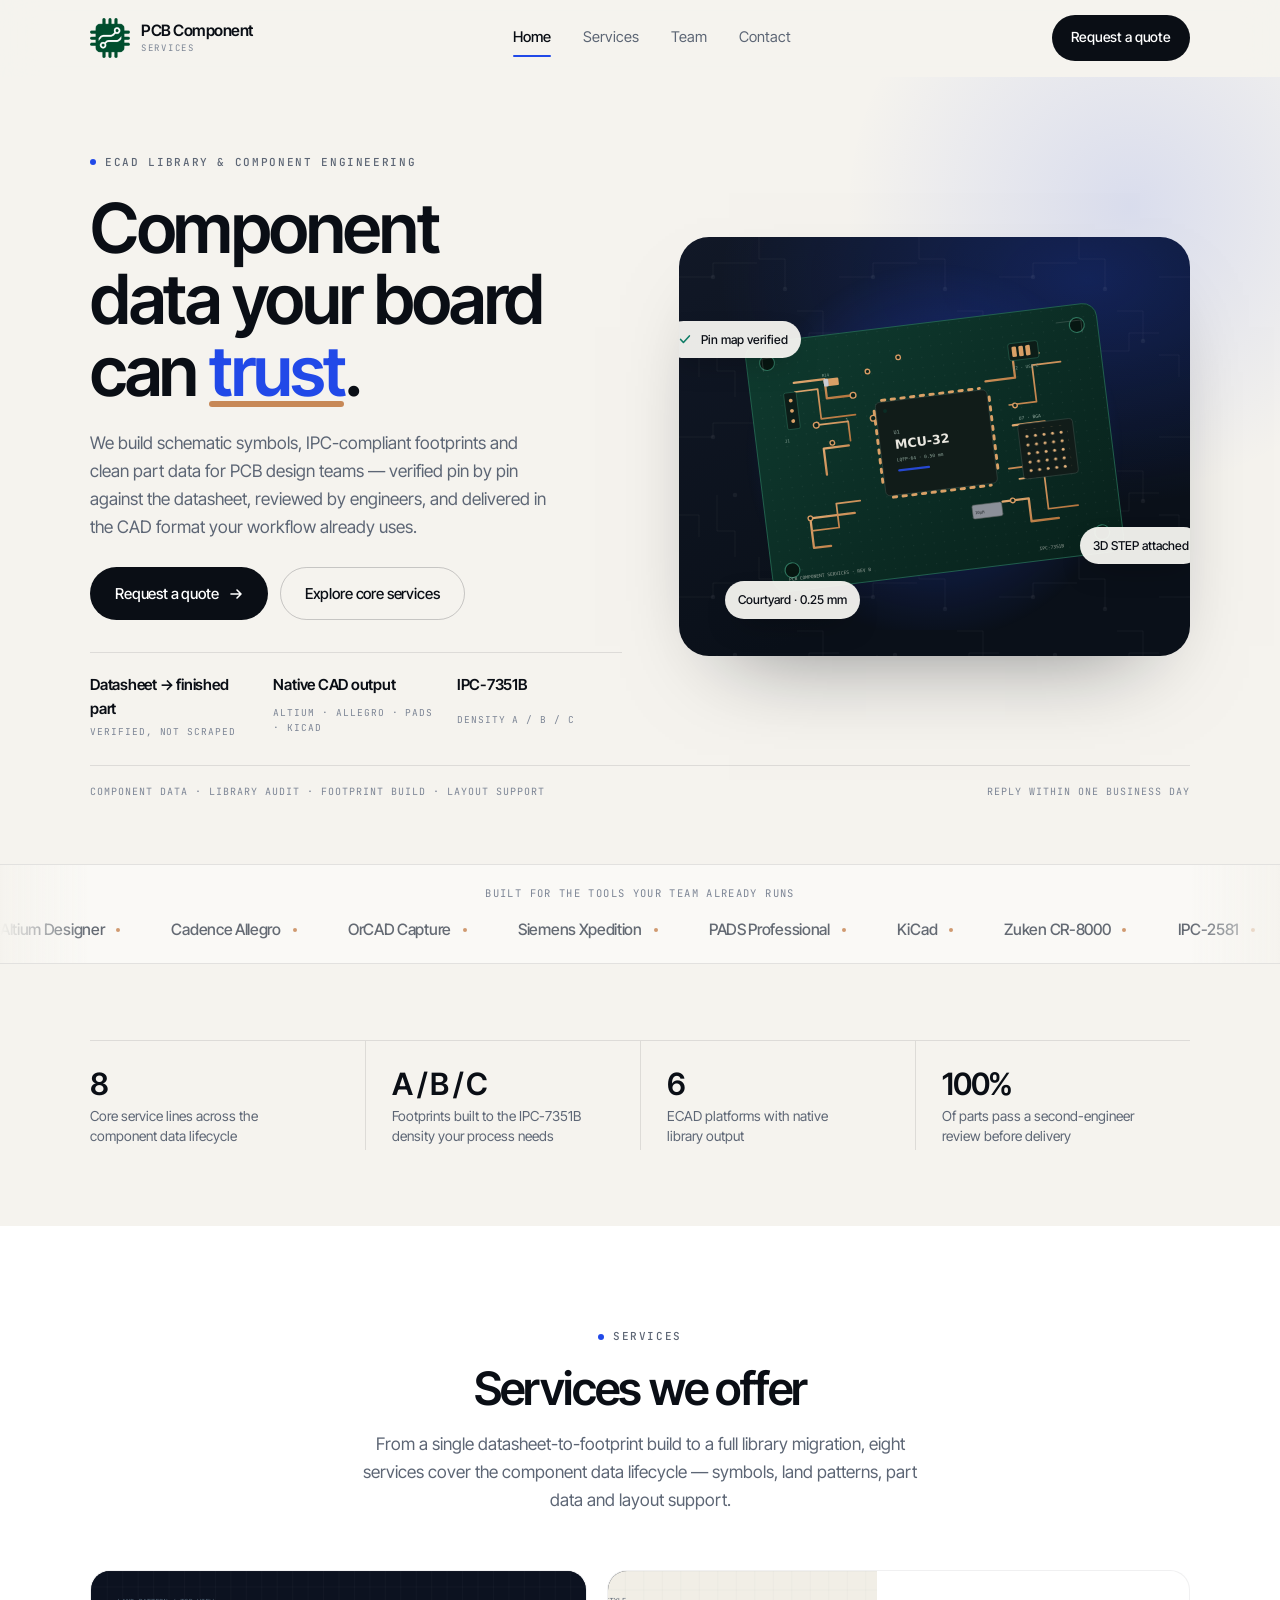
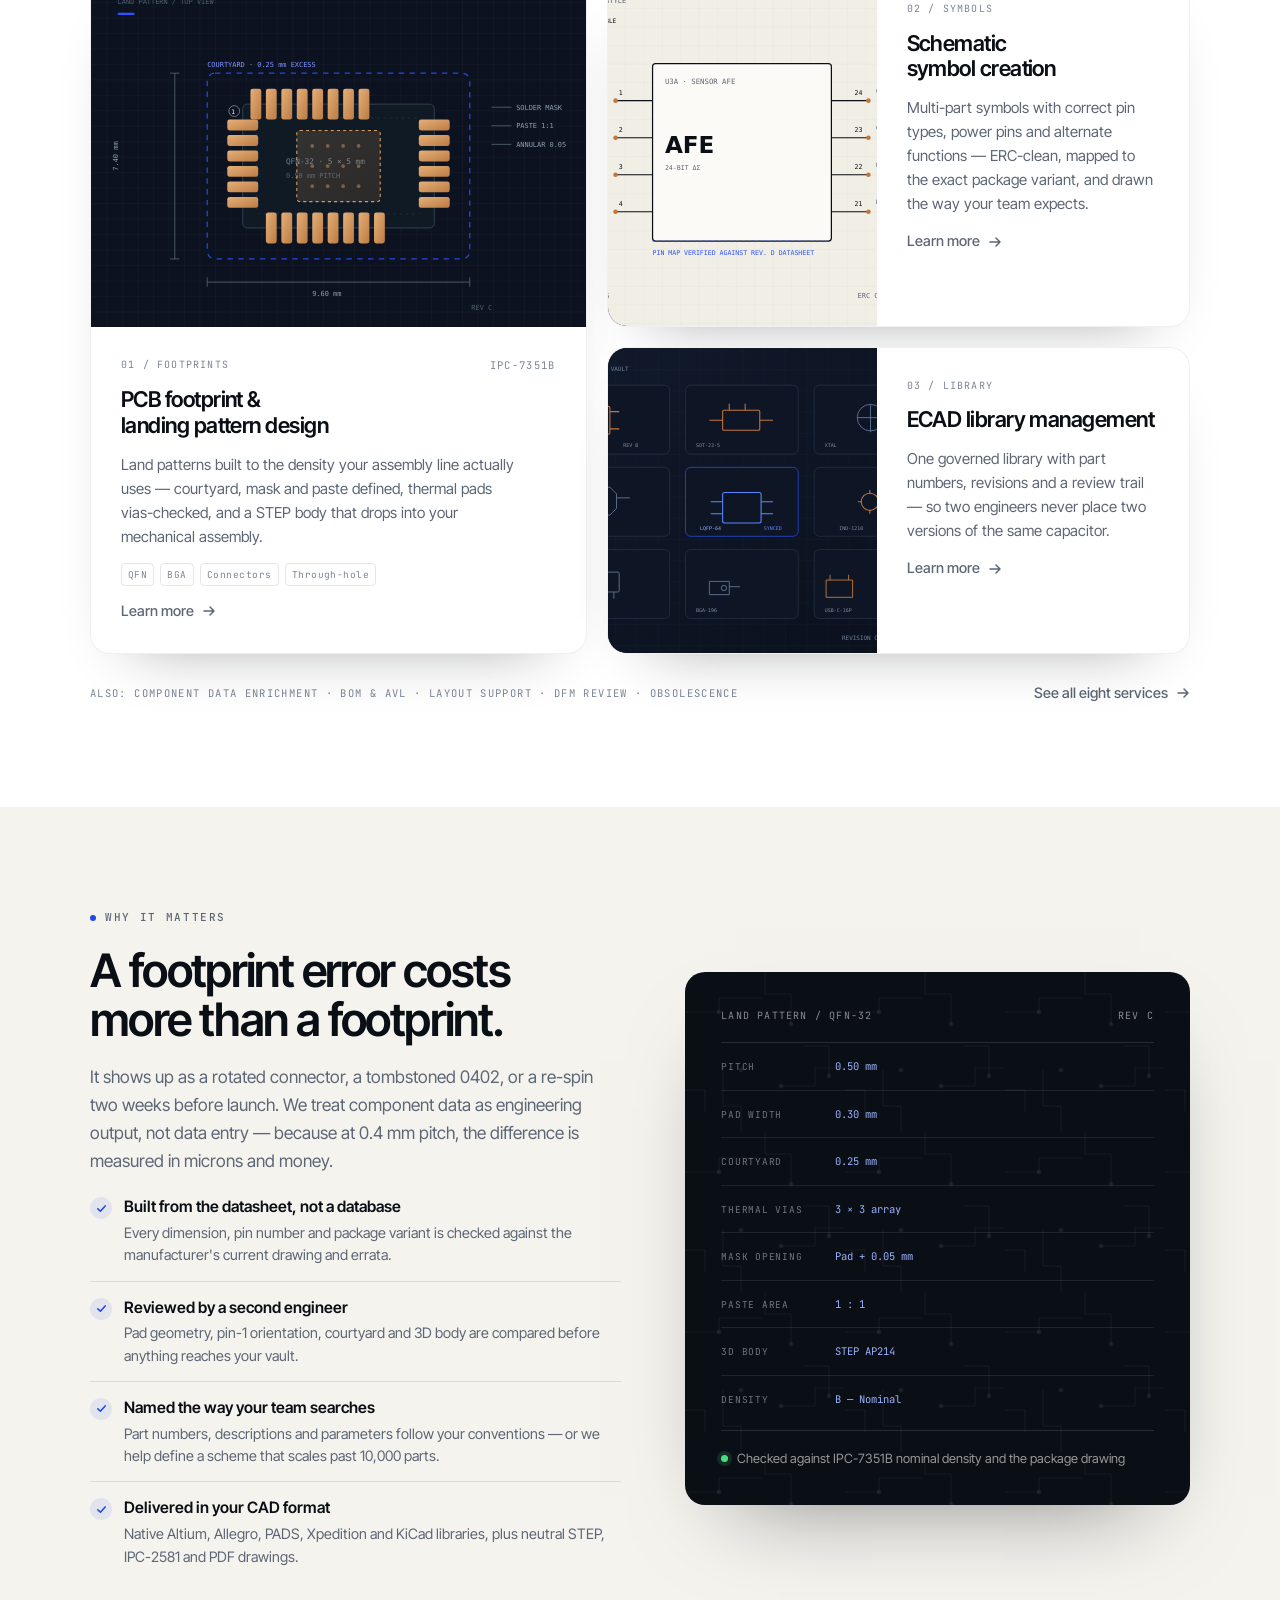
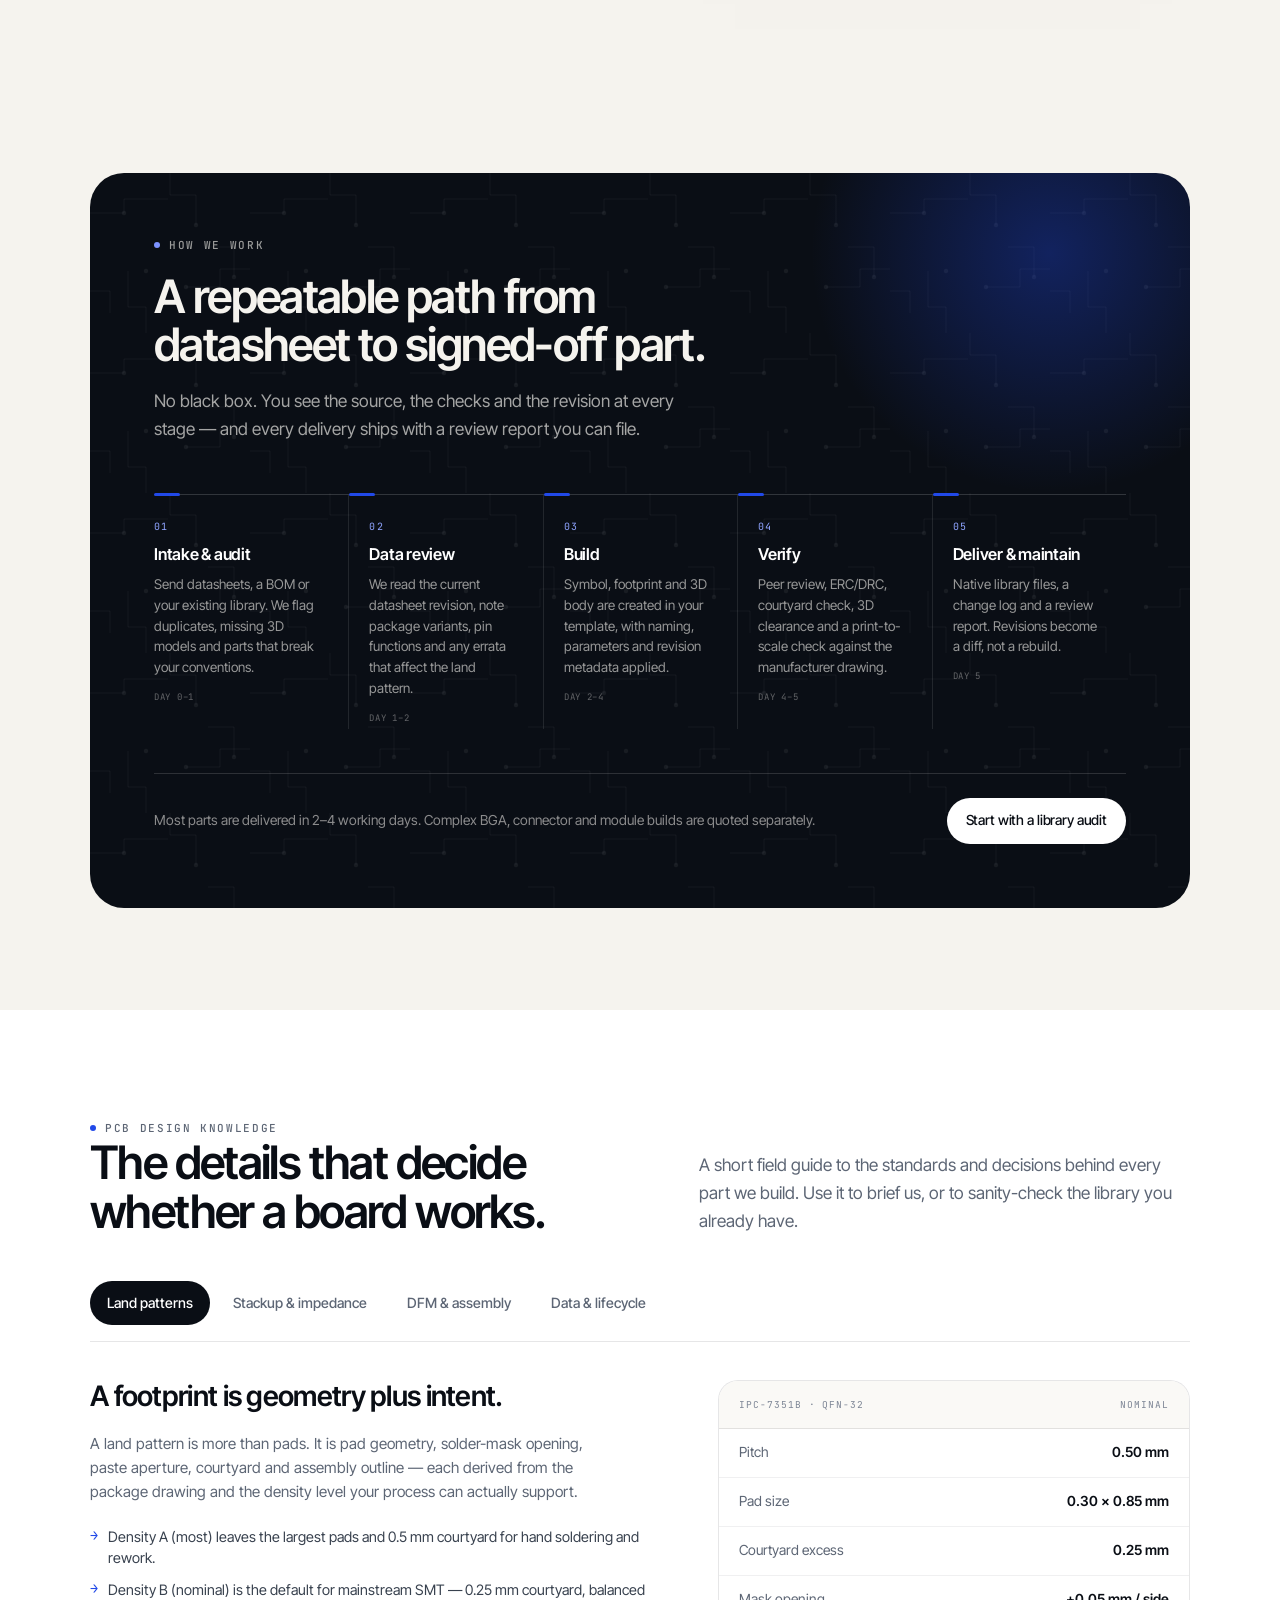
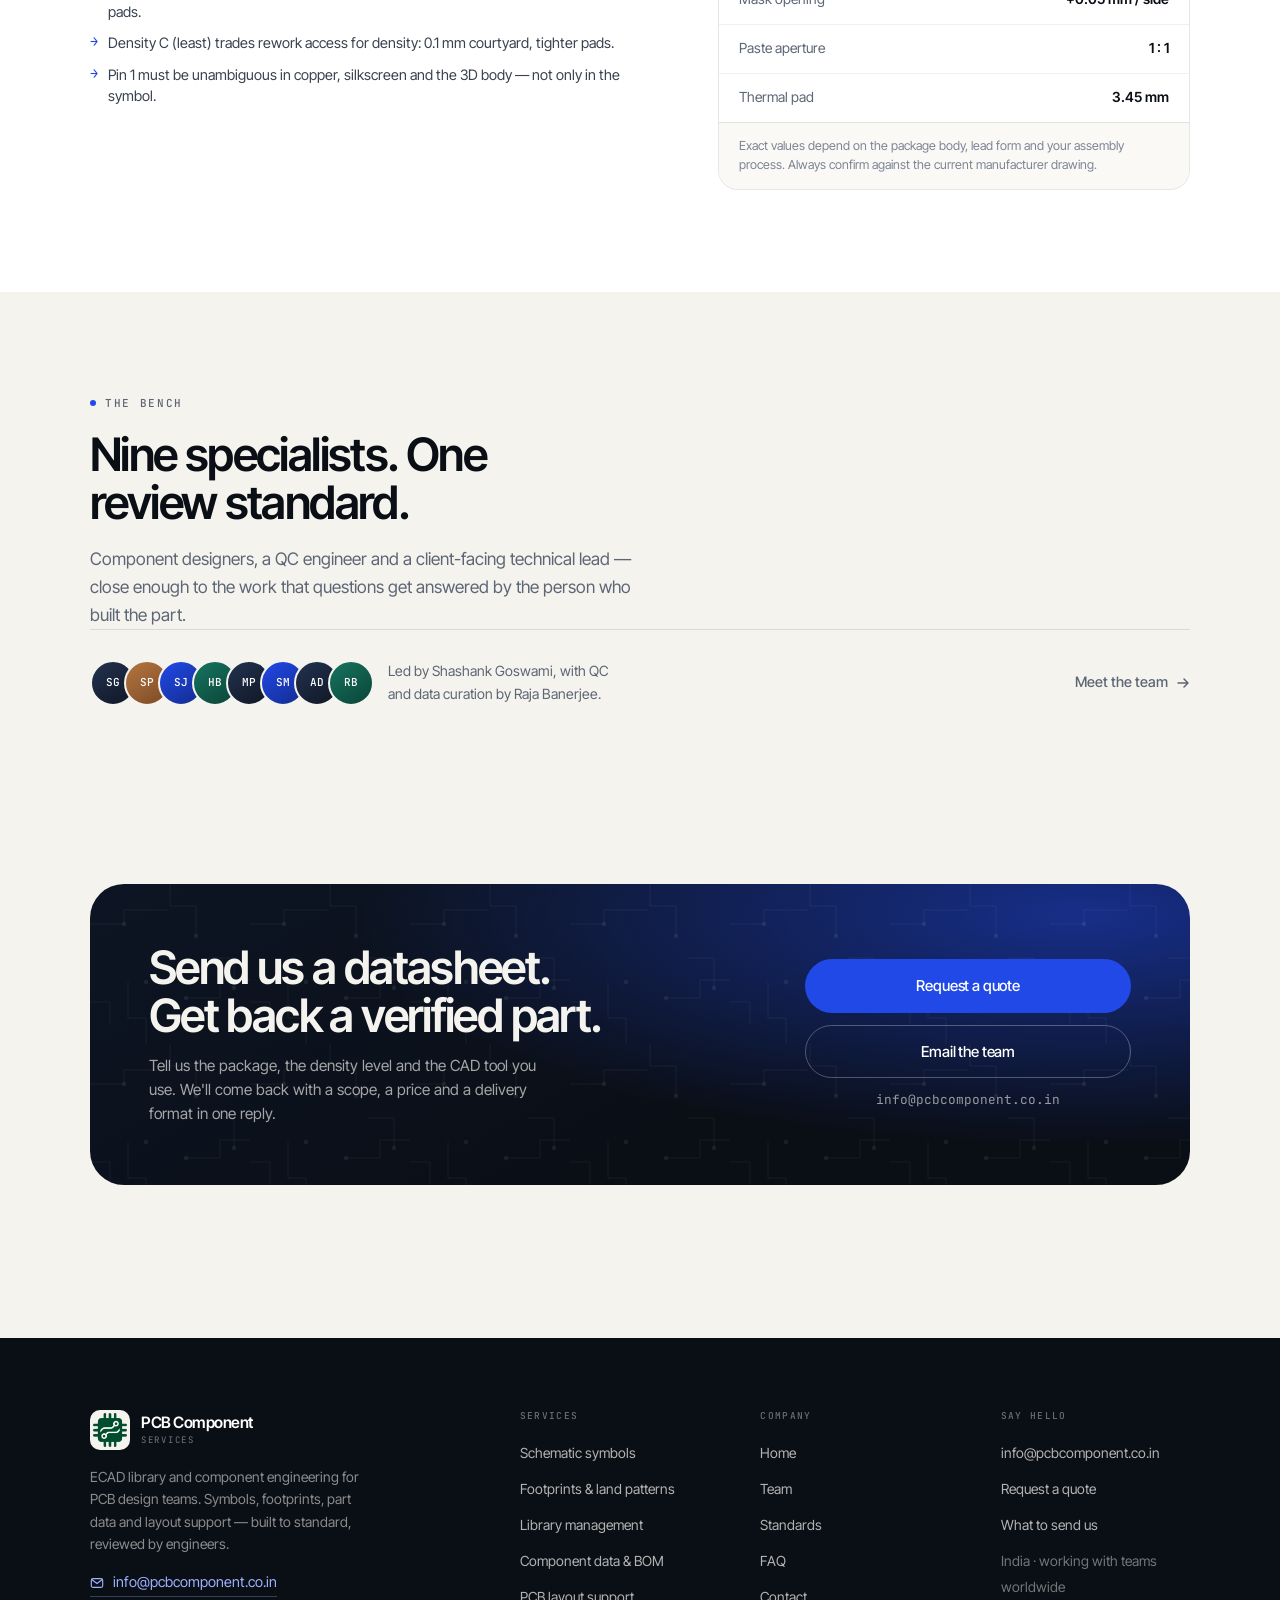
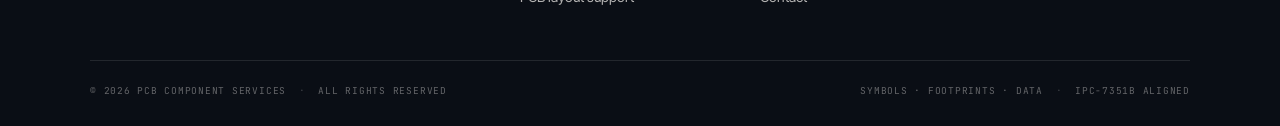
==== commit c27a495b: "Update logo to official brand mark across site, header, footer and favicon" ====
--- a/index.html
+++ b/index.html
@@ -8,7 +8,7 @@
   <meta property="og:title" content="PCB Component Services — component data your board can trust">
   <meta property="og:description" content="Verified schematic symbols, IPC-compliant footprints and governed ECAD libraries for PCB design teams.">
   <meta property="og:type" content="website">
-  <link rel="icon" href="assets/img/logo.svg" type="image/svg+xml">
+  <link rel="icon" href="assets/img/logo-mark.png" type="image/png">
   <link rel="preconnect" href="https://fonts.googleapis.com">
   <link rel="preconnect" href="https://fonts.gstatic.com" crossorigin>
   <link href="https://fonts.googleapis.com/css2?family=Inter+Tight:ital,wght@0,400;0,500;0,600;0,700;1,400&family=JetBrains+Mono:wght@400;500&display=swap" rel="stylesheet">
@@ -20,7 +20,7 @@
   <header class="site-header">
     <div class="container header-inner">
       <a class="brand" href="index.html" aria-label="PCB Component Services — home">
-        <img src="assets/img/logo.svg" alt="" width="36" height="36">
+        <img src="assets/img/logo-mark.png" alt="" width="40" height="40">
         <span class="brand-text">
           <span class="brand-name">PCB Component</span>
           <span class="brand-sub">Services</span>
@@ -563,7 +563,7 @@
       <div class="footer-grid">
         <div class="footer-brand">
           <a class="brand" href="index.html" aria-label="PCB Component Services — home">
-            <img src="assets/img/logo.svg" alt="" width="36" height="36">
+            <img src="assets/img/logo-mark.png" alt="" width="40" height="40">
             <span class="brand-text">
               <span class="brand-name">PCB Component</span>
               <span class="brand-sub">Services</span>
--- a/assets/css/style.css
+++ b/assets/css/style.css
@@ -292,7 +292,7 @@
   flex: none;
 }
 .brand img,
-.brand svg { width: 36px; height: 36px; }
+.brand svg { width: 40px; height: 40px; object-fit: contain; }
 .brand-text { display: grid; line-height: 1; }
 .brand-name {
   font-size: 0.98rem;
@@ -1075,6 +1075,12 @@
 .footer-brand { display: grid; gap: 16px; align-content: start; justify-items: start; }
 .footer-brand .brand-name { color: #fff; }
 .footer-brand .brand-sub { color: rgba(245, 243, 238, 0.45); }
+.footer-brand .brand img {
+  background: var(--paper);
+  border-radius: 10px;
+  padding: 3px;
+  box-sizing: border-box;
+}
 .footer-brand p { font-size: 0.87rem; line-height: 1.6; max-width: 34ch; color: rgba(245, 243, 238, 0.55); }
 .footer-mail {
   display: inline-flex;
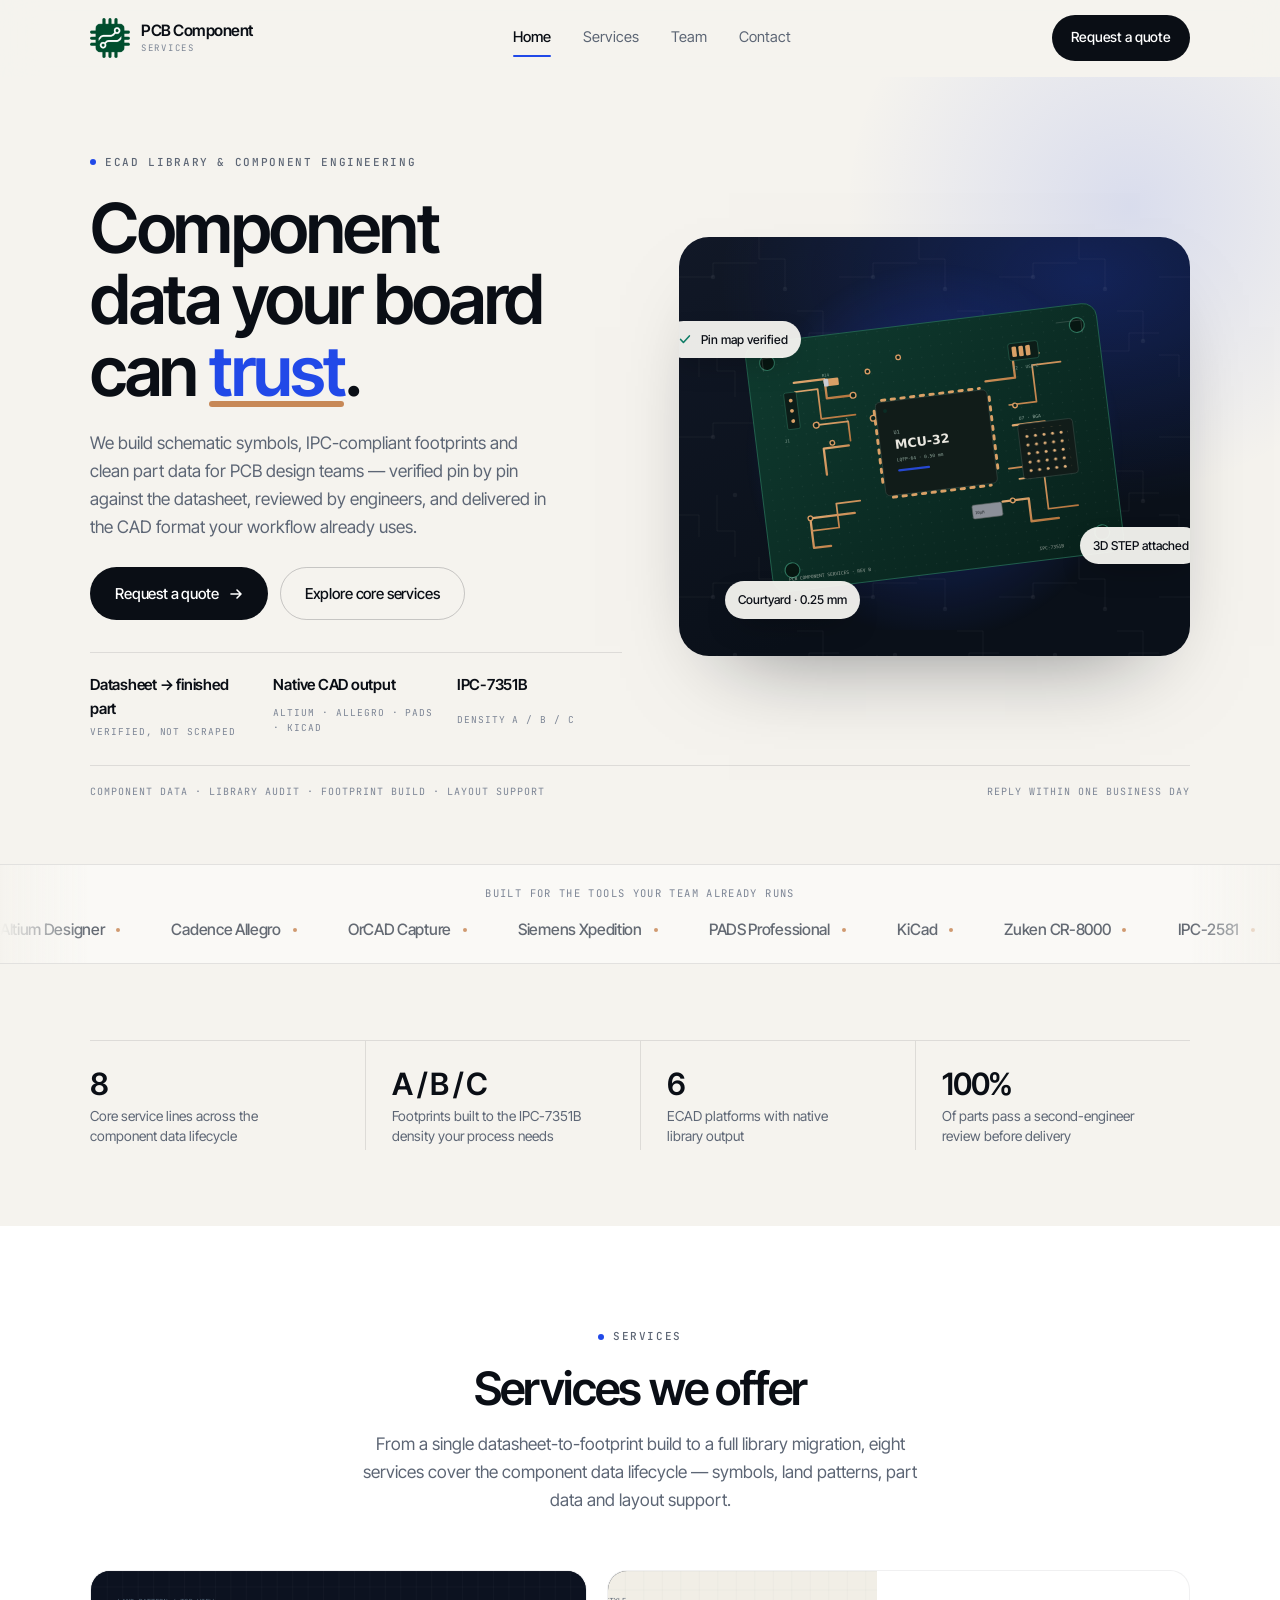
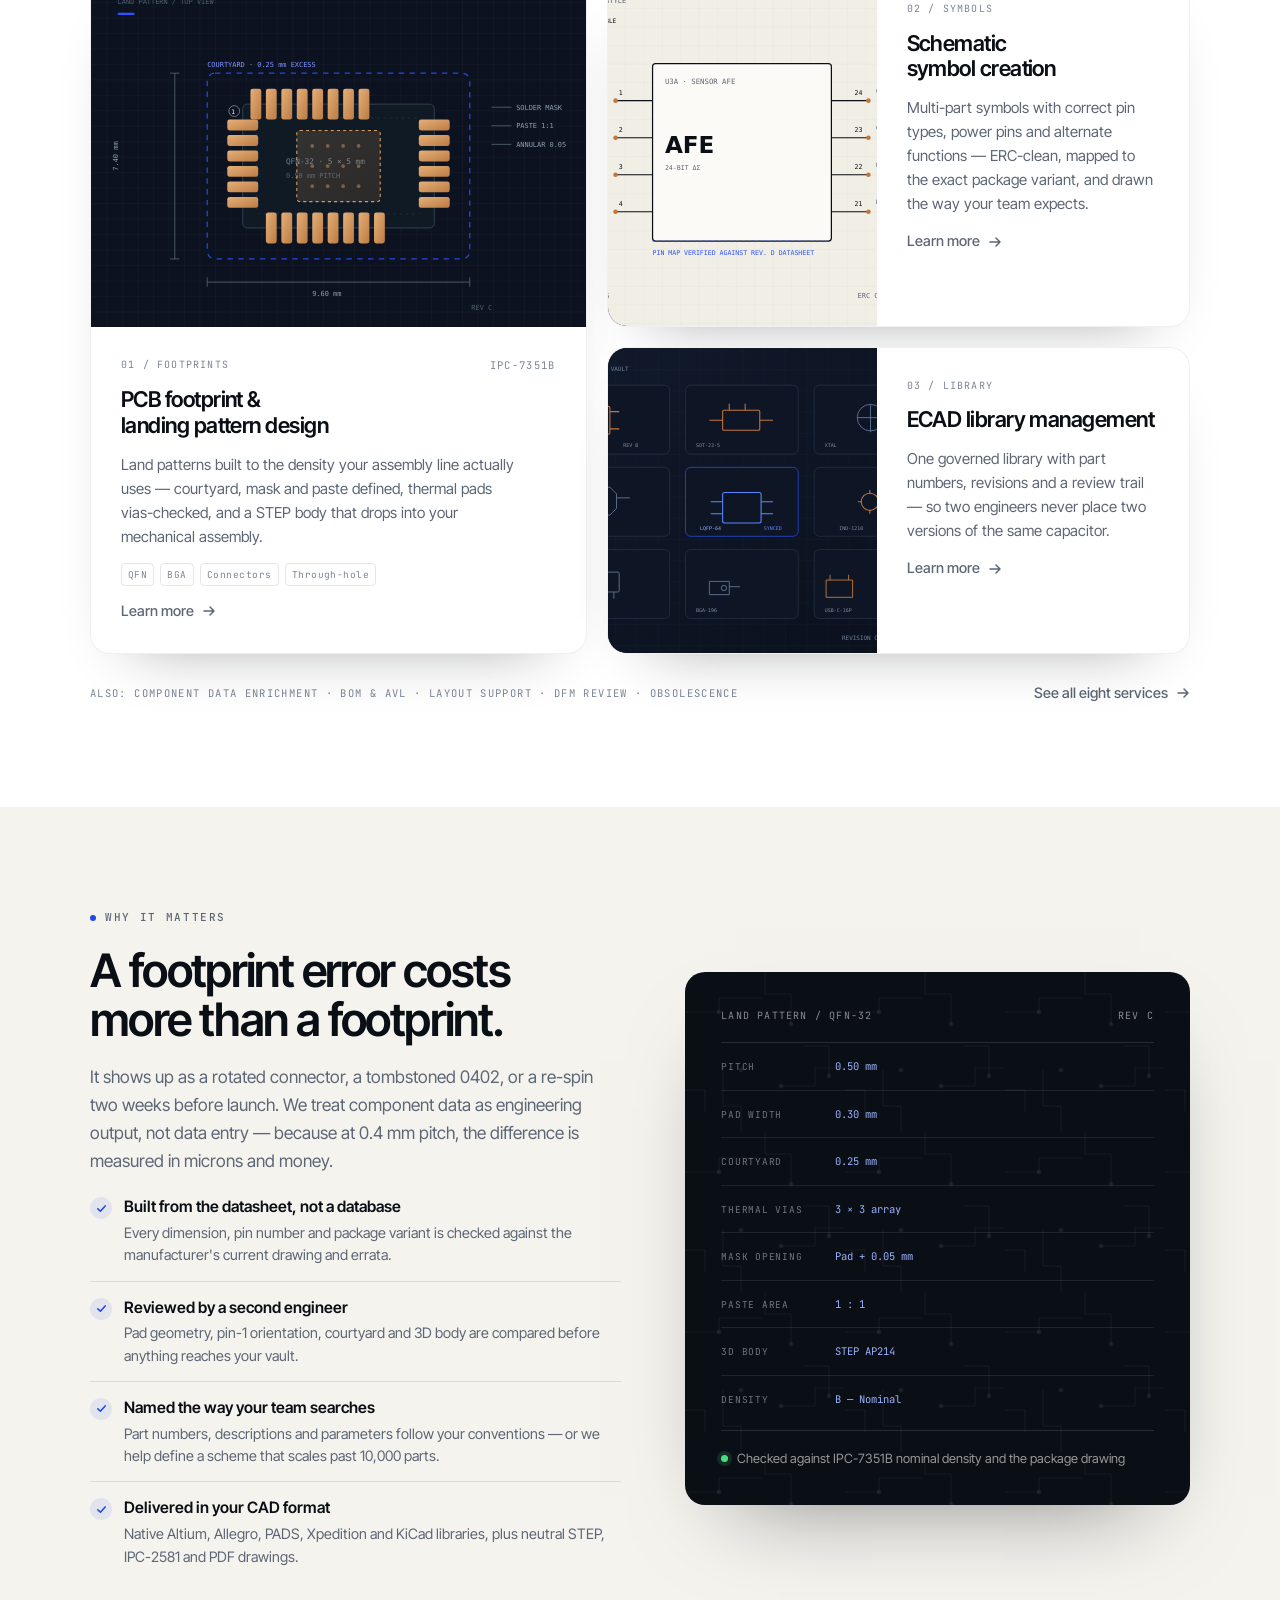
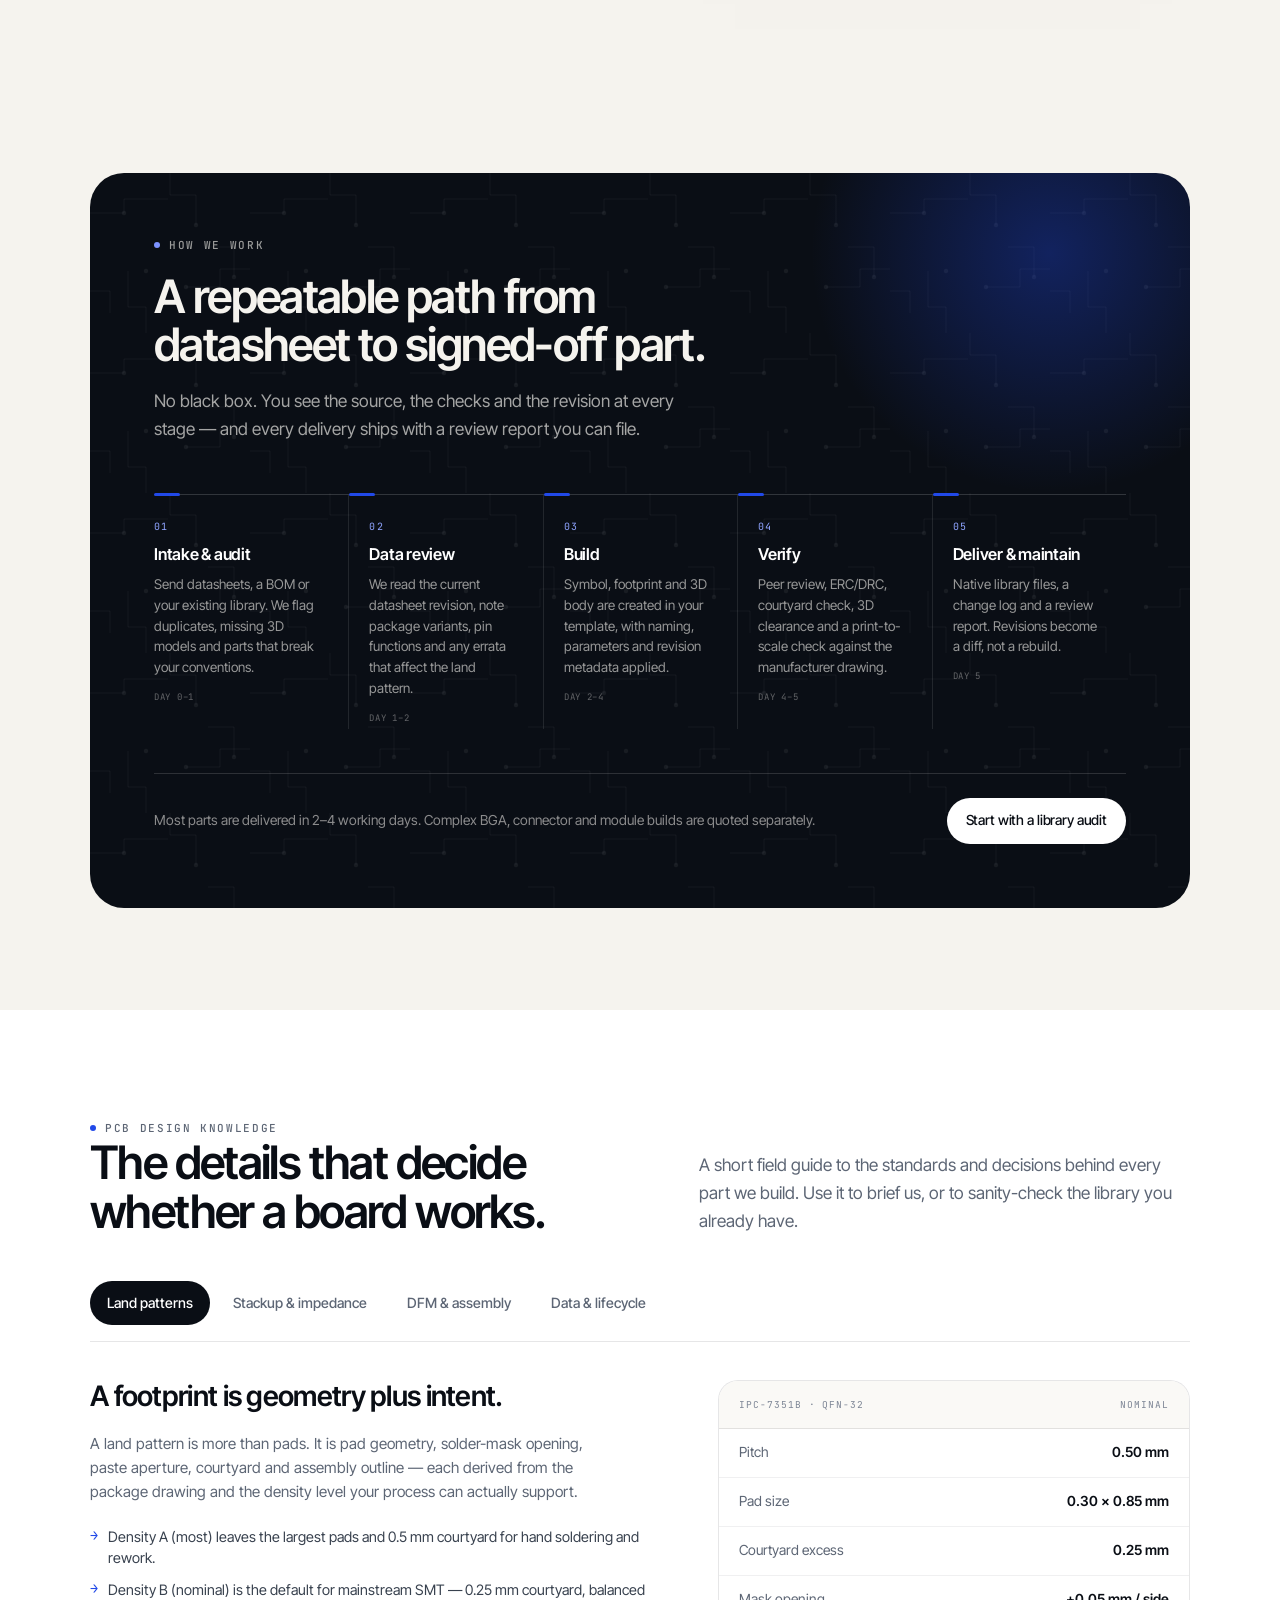
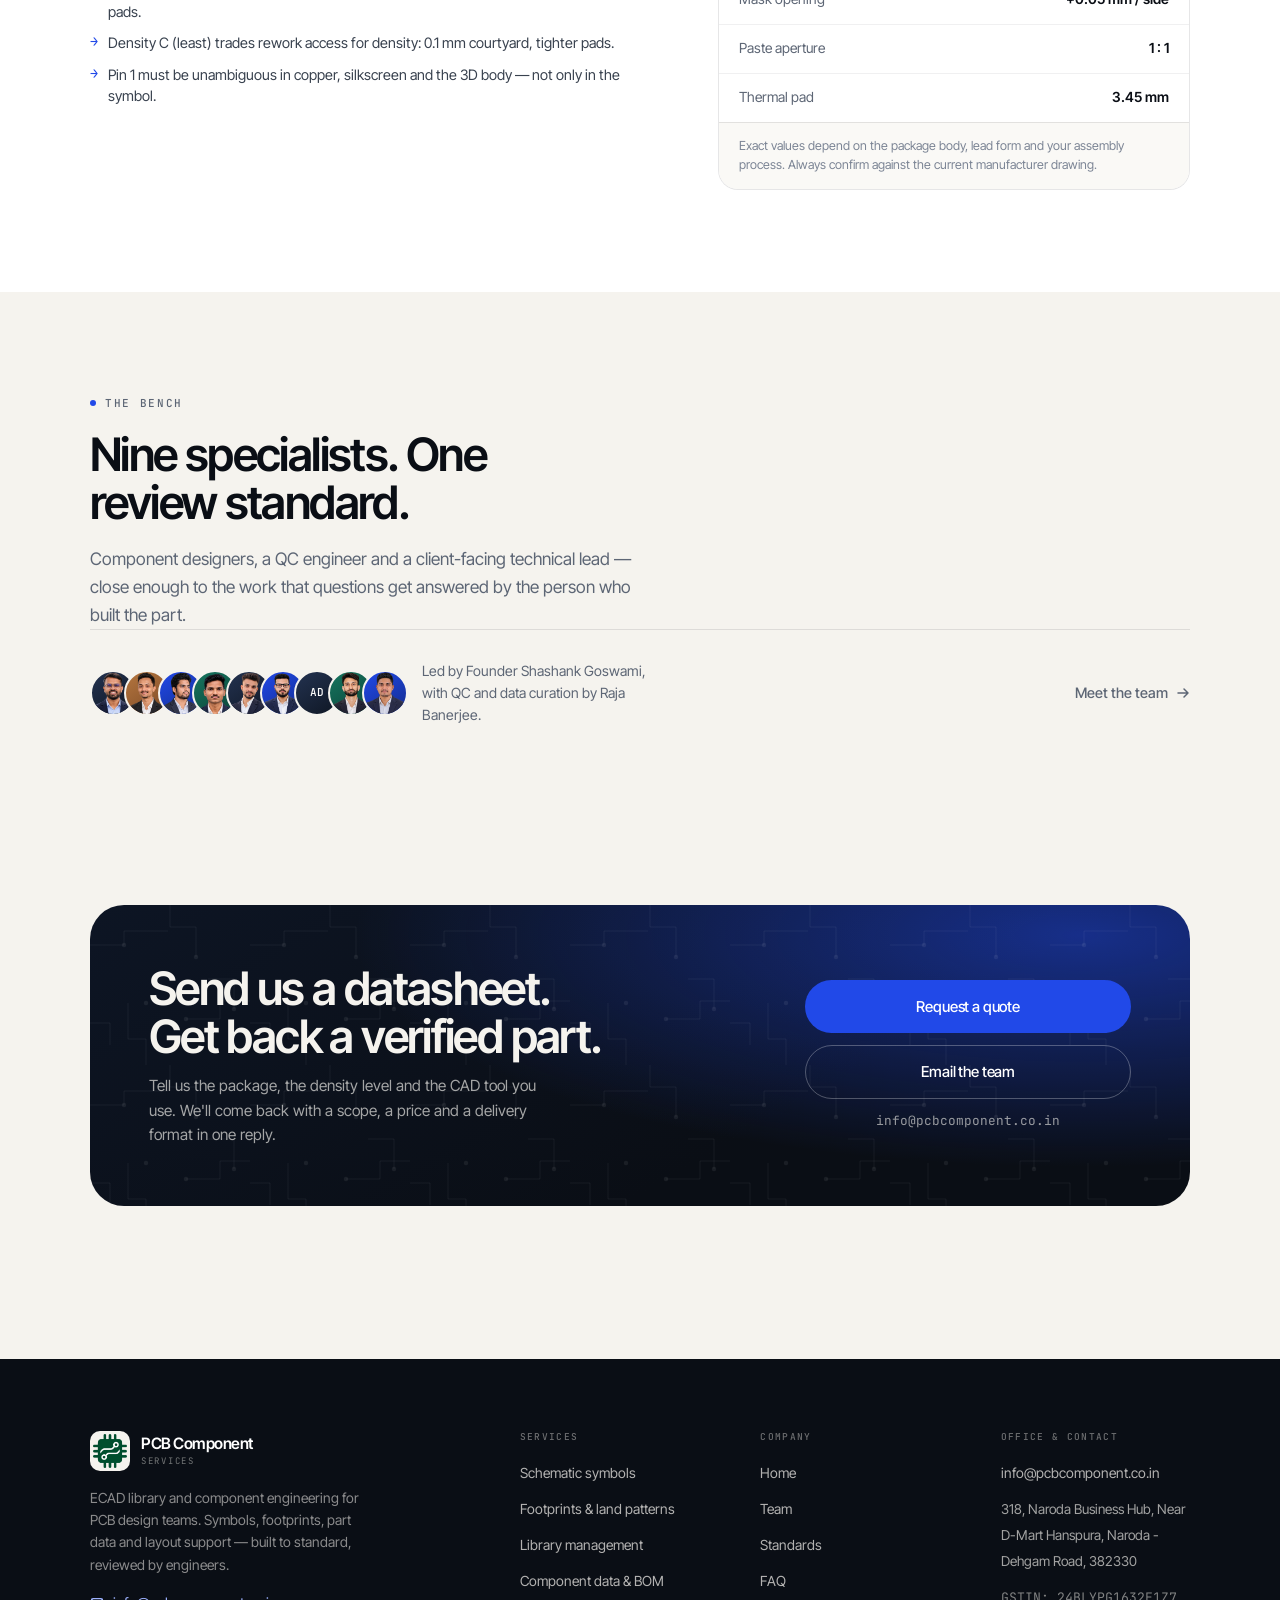
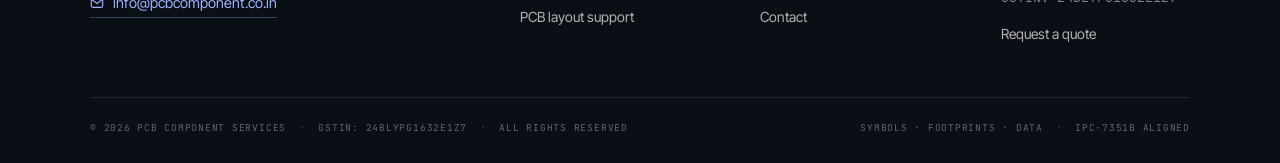
==== commit 3c99c7a6: "Refactor code structure for improved readability and maintainability; removed redundant code blocks " ====
--- a/index.html
+++ b/index.html
@@ -516,16 +516,17 @@
         <div class="team-band" data-reveal>
           <div class="avatar-stack">
             <div class="avatars" aria-hidden="true">
-              <span class="avatar">SG</span>
-              <span class="avatar">SP</span>
-              <span class="avatar">SJ</span>
-              <span class="avatar">HB</span>
-              <span class="avatar">MP</span>
-              <span class="avatar">SM</span>
+              <span class="avatar"><img src="assets/img/shashank.webp" alt="Shashank Goswami" width="46" height="46" loading="lazy"></span>
+              <span class="avatar"><img src="assets/img/sawan.webp" alt="Sawan Patel" width="46" height="46" loading="lazy"></span>
+              <span class="avatar"><img src="assets/img/saurabh.webp" alt="Saurabh Jha" width="46" height="46" loading="lazy"></span>
+              <span class="avatar"><img src="assets/img/harendra.webp" alt="Harendra Baghel" width="46" height="46" loading="lazy"></span>
+              <span class="avatar"><img src="assets/img/mayur.webp" alt="Mayur Parekh" width="46" height="46" loading="lazy"></span>
+              <span class="avatar"><img src="assets/img/soju.webp" alt="Soju Mathew" width="46" height="46" loading="lazy"></span>
               <span class="avatar">AD</span>
-              <span class="avatar">RB</span>
-            </div>
-            <p>Led by Shashank Goswami, with QC and data curation by Raja Banerjee.</p>
+              <span class="avatar"><img src="assets/img/raja.webp" alt="Raja Banerjee" width="46" height="46" loading="lazy"></span>
+              <span class="avatar"><img src="assets/img/nishant.webp" alt="Nishant Sinh" width="46" height="46" loading="lazy"></span>
+            </div>
+            <p>Led by Founder Shashank Goswami, with QC and data curation by Raja Banerjee.</p>
           </div>
           <a class="link-arrow" href="team.html">
             Meet the team
@@ -596,17 +597,17 @@
           </ul>
         </div>
         <div class="footer-col">
-          <h4>Say hello</h4>
+          <h4>Office &amp; Contact</h4>
           <ul>
             <li><a href="mailto:info@pcbcomponent.co.in">info@pcbcomponent.co.in</a></li>
+            <li><span style="font-size:.85rem;line-height:1.5;color:rgba(245,243,238,.65)">318, Naroda Business Hub, Near D-Mart Hanspura, Naroda - Dehgam Road, 382330</span></li>
+            <li><span style="font-size:.82rem;color:rgba(245,243,238,.5);font-family:var(--mono)">GSTIN: 24BLYPG1632E1Z7</span></li>
             <li><a href="contact.html">Request a quote</a></li>
-            <li><a href="contact.html#send">What to send us</a></li>
-            <li><span style="font-size:.87rem;color:rgba(245,243,238,.45)">India · working with teams worldwide</span></li>
           </ul>
         </div>
       </div>
       <div class="footer-bottom">
-        <span>© <span data-year>2026</span> PCB Component Services <span class="dot">·</span> All rights reserved</span>
+        <span>© <span data-year>2026</span> PCB Component Services <span class="dot">·</span> GSTIN: 24BLYPG1632E1Z7 <span class="dot">·</span> All rights reserved</span>
         <span>Symbols · Footprints · Data <span class="dot">·</span> IPC-7351B aligned</span>
       </div>
     </div>
--- a/assets/css/style.css
+++ b/assets/css/style.css
@@ -1014,6 +1014,17 @@
   background: linear-gradient(145deg, #233250, #0f1724);
   border: 2.5px solid var(--paper);
   margin-left: -12px;
+  position: relative;
+  overflow: hidden;
+  flex: none;
+}
+.avatar img {
+  width: 100%;
+  height: 100%;
+  object-fit: cover;
+  object-position: center 15%;
+  border-radius: 50%;
+  display: block;
 }
 .avatar:first-child { margin-left: 0; }
 .avatar:nth-child(2n) { background: linear-gradient(145deg, #b5763f, #7c4a26); }
@@ -1283,7 +1294,7 @@
   opacity: 0.7;
 }
 .ceo-art-inner { position: relative; display: grid; justify-items: center; gap: 16px; text-align: center; }
-.ceo-art-inner .avatar--lg { width: 108px; height: 108px; font-size: 26px; border-width: 3px; background: linear-gradient(145deg, #2a3f66, #101a2b); }
+.ceo-art-inner .avatar--lg { width: 108px; height: 108px; font-size: 26px; border-width: 3px; border-color: rgba(255, 255, 255, 0.2); background: linear-gradient(145deg, #2a3f66, #101a2b); margin: 0; }
 .ceo-art-inner .mono-label { color: rgba(245, 243, 238, 0.5); }
 .ceo-body { padding: clamp(26px, 3.4vw, 44px); display: grid; gap: 18px; align-content: center; }
 .ceo-body h3 { font-size: clamp(1.5rem, 2.2vw, 1.9rem); }
@@ -1326,6 +1337,9 @@
 }
 .member-top { display: flex; align-items: center; justify-content: space-between; gap: 12px; }
 .member .avatar { width: 52px; height: 52px; margin: 0; border: none; font-size: 13px; }
+.member:nth-child(2n) .avatar { background: linear-gradient(145deg, #b5763f, #7c4a26); }
+.member:nth-child(3n) .avatar { background: linear-gradient(145deg, #2149e8, #132c8f); }
+.member:nth-child(4n) .avatar { background: linear-gradient(145deg, #16755f, #0b4438); }
 .member-idx { font-family: var(--mono); font-size: 9.5px; color: var(--muted-soft); }
 .member h4 { font-size: 1.02rem; letter-spacing: -0.02em; }
 .member-role {
